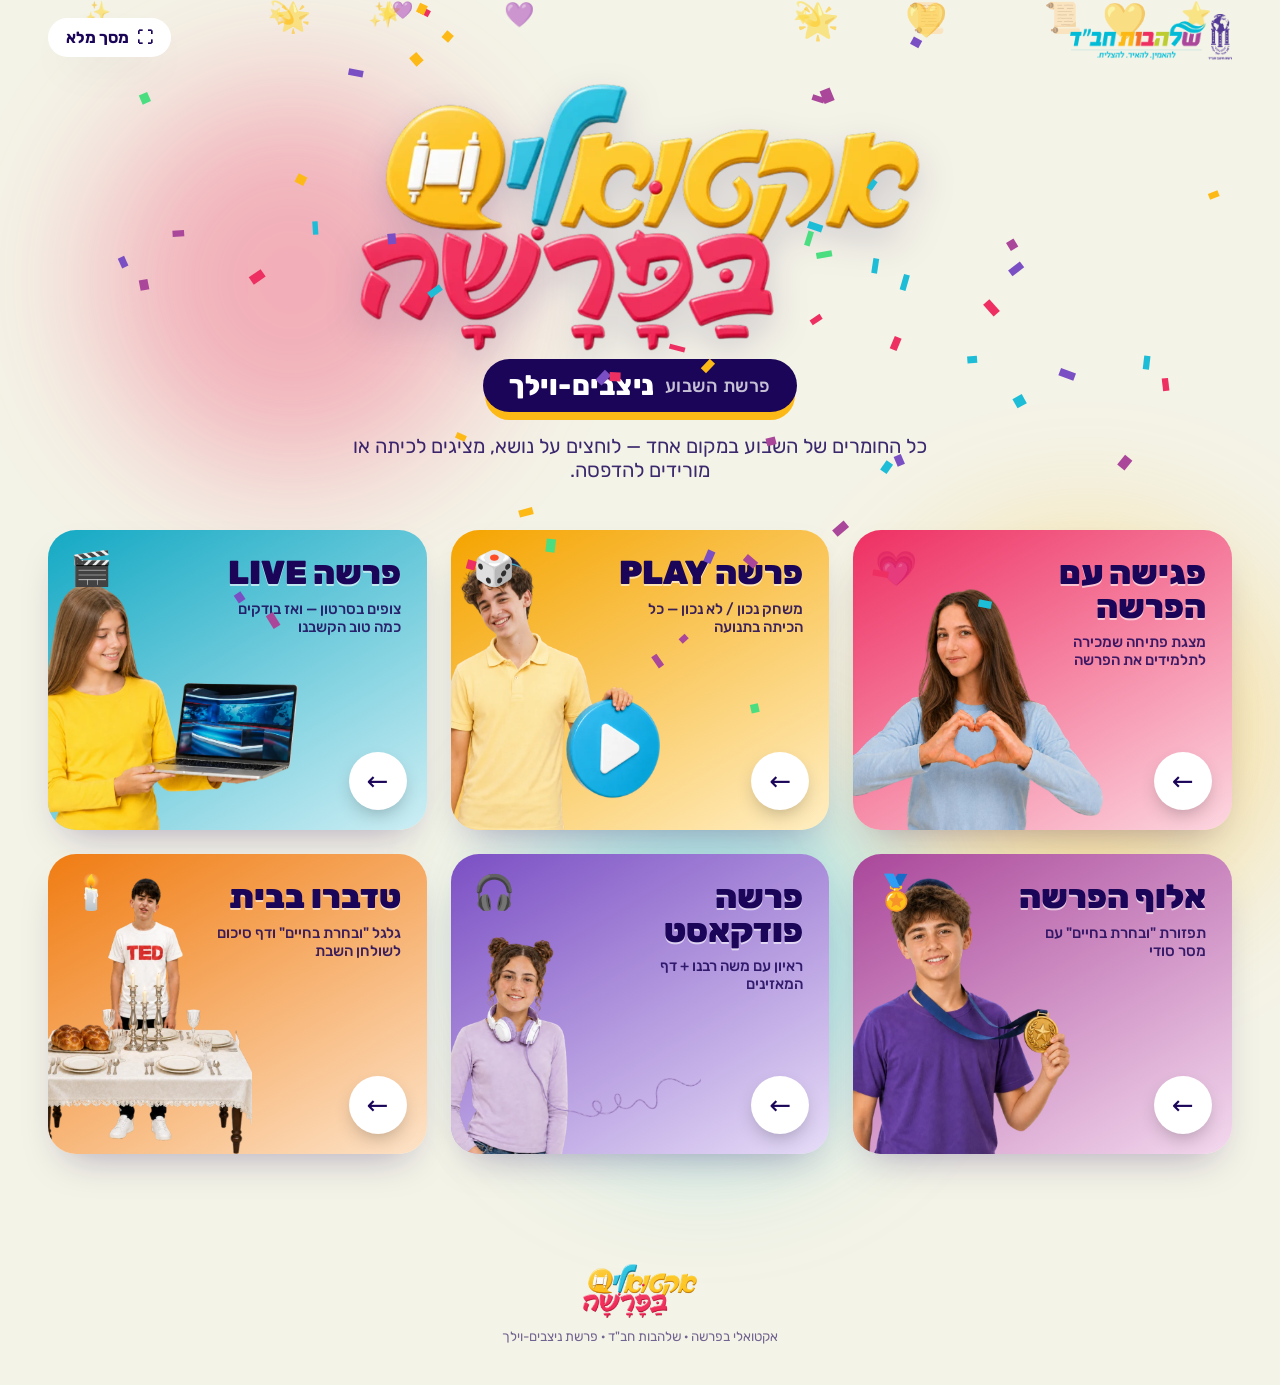
==== index.html @ 3420869c "אתר אקטואלי בפרשה — ניצבים-וילך Co-Authored-By: Claude Opus 5.5 <noreply@anthropic.com>" ====
<!doctype html>
<html lang="he" dir="rtl">
<head>
<meta charset="utf-8">
<meta name="viewport" content="width=device-width, initial-scale=1">
<title>אקטואלי בפרשה</title>
<meta name="description" content="אקטואלי בפרשה — חומרי פרשת השבוע של שלהבות חב&quot;ד: הצגה בכיתה והורדה להדפסה">
<meta property="og:title" content="אקטואלי בפרשה">
<meta property="og:image" content="assets/m/hub.webp">
<link rel="icon" href="assets/img/logo.webp">
<link rel="preconnect" href="https://fonts.googleapis.com">
<link rel="preconnect" href="https://fonts.gstatic.com" crossorigin>
<link href="https://fonts.googleapis.com/css2?family=Rubik:wght@400;500;700;800;900&display=swap" rel="stylesheet">
<link rel="stylesheet" href="assets/style.css">
</head>
<body>
<script src="assets/data.js"></script>
<script src="assets/app.js"></script>
</body>
</html>
---- assets/style.css ----
:root {
  --cream: #f4f3e7;
  --navy: #1b0559;
  --pink: #ee2f62;
  --yellow: #fdb916;
  --cyan: #1dbcd7;
  --purple: #aa479a;
  --white: #fff;
  --c: var(--pink);
  --soft: #fcd7e1;
  --radius: 28px;
  --shadow: 0 18px 40px -18px rgba(27, 5, 89, .35);
  --font: "Rubik", "Varela Round", system-ui, sans-serif;
}

* { box-sizing: border-box; }
html { scroll-behavior: smooth; overflow-x: clip; }
body {
  margin: 0;
  font-family: var(--font);
  color: var(--navy);
  background: var(--cream);
  overflow-x: clip;
  min-height: 100vh;
}
img { max-width: 100%; display: block; }
a { color: inherit; text-decoration: none; }
button { font: inherit; cursor: pointer; }

/* ---------- רקע חי ---------- */
.bg-deco { position: fixed; inset: 0; pointer-events: none; z-index: 0; overflow: hidden; }
.bg-deco span {
  position: absolute; opacity: .55; font-size: 28px;
  animation: drift 18s linear infinite;
}
@keyframes drift {
  0% { transform: translateY(110vh) rotate(0deg); }
  100% { transform: translateY(-20vh) rotate(360deg); }
}
.blob {
  position: fixed; border-radius: 50%; filter: blur(70px); opacity: .35; z-index: 0; pointer-events: none;
  animation: blobMove 16s ease-in-out infinite alternate;
}
@keyframes blobMove { to { transform: translate(60px, -40px) scale(1.15); } }

main, header, footer { position: relative; z-index: 1; }

/* ---------- סרגל עליון ---------- */
.topbar {
  display: flex; align-items: center; justify-content: space-between; gap: 12px;
  padding: 14px clamp(16px, 4vw, 48px);
}
.topbar .brand { height: 46px; width: auto; }
.topbar .actions { display: flex; gap: 10px; align-items: center; }
.pill {
  display: inline-flex; align-items: center; gap: 8px;
  background: var(--white); border: 0; border-radius: 999px; padding: 10px 18px;
  font-weight: 700; color: var(--navy); box-shadow: var(--shadow);
  transition: transform .2s, box-shadow .2s;
}
.pill:hover { transform: translateY(-2px) scale(1.03); }

/* ---------- עמוד הבית ---------- */
.hero {
  text-align: center; padding: 10px 16px 0;
}
.hero .logo {
  width: min(560px, 86vw); margin: 0 auto; cursor: pointer;
  animation: logoIn 1.1s cubic-bezier(.2, 1.6, .4, 1) both, bob 4s ease-in-out 1.2s infinite;
  filter: drop-shadow(0 14px 18px rgba(27, 5, 89, .18));
}
@keyframes logoIn { from { transform: scale(.3) rotate(-12deg); opacity: 0; } }
@keyframes bob { 50% { transform: translateY(-10px) rotate(-1deg); } }

.parasha-chip {
  display: inline-flex; align-items: center; gap: 10px; margin-top: 8px;
  background: var(--navy); color: #fff; border-radius: 999px; padding: 10px 26px;
  font-size: clamp(20px, 3vw, 28px); font-weight: 800; letter-spacing: .5px;
  box-shadow: 0 10px 0 -2px var(--yellow);
  animation: pop .7s .5s cubic-bezier(.2, 1.6, .4, 1) both;
}
.parasha-chip small { font-weight: 500; opacity: .75; font-size: .65em; }
@keyframes pop { from { transform: scale(0); } }
.hero p.lead { font-size: clamp(16px, 2vw, 20px); margin: 22px auto 0; max-width: 620px; opacity: .85; }

.grid {
  display: grid; gap: clamp(14px, 2vw, 24px);
  grid-template-columns: repeat(3, 1fr);
  padding: clamp(24px, 4vw, 48px) clamp(16px, 4vw, 48px) 60px;
  max-width: 1280px; margin: 0 auto;
}
.card {
  --c: var(--pink);
  position: relative; min-height: 300px; border-radius: var(--radius);
  background: linear-gradient(150deg, var(--c), var(--soft));
  box-shadow: var(--shadow); overflow: hidden; isolation: isolate;
  display: flex; flex-direction: column; justify-content: flex-start; padding: 26px 26px 0;
  transform-style: preserve-3d; transition: transform .25s ease, box-shadow .25s;
  opacity: 0; transform: translateY(40px) scale(.96);
}
.card.in { opacity: 1; transform: none; transition: opacity .6s, transform .6s cubic-bezier(.2, 1.4, .4, 1); }
.card:hover { box-shadow: 0 30px 60px -20px rgba(27, 5, 89, .5); }
.card h2 {
  margin: 0; font-size: clamp(26px, 2.6vw, 36px); font-weight: 900; line-height: 1;
  color: var(--navy); text-shadow: 0 2px 0 rgba(255, 255, 255, .6); max-width: 60%;
}
.card .tag { margin-top: 10px; font-size: 15px; max-width: 58%; font-weight: 500; color: var(--navy); opacity: .85; }
.card .char {
  position: absolute; bottom: 0; left: -4%; height: 92%; width: auto; max-width: 70%;
  object-fit: contain; object-position: bottom left;
  transition: transform .45s cubic-bezier(.2, 1.6, .4, 1);
  transform-origin: bottom center; z-index: -1;
}
.card:hover .char { transform: scale(1.08) rotate(-2deg) translateY(-6px); }
.card .go {
  position: absolute; bottom: 20px; right: 20px; width: 58px; height: 58px; border-radius: 50%;
  background: #fff; display: grid; place-items: center; font-size: 26px;
  box-shadow: 0 8px 20px -6px rgba(0, 0, 0, .3);
  transition: transform .3s;
}
.card:hover .go { transform: scale(1.15) rotate(-360deg); transition: transform .7s; }
.card .icon { position: absolute; top: 18px; left: 22px; font-size: 34px; animation: wiggle 3s ease-in-out infinite; }
@keyframes wiggle { 0%, 100% { transform: rotate(-8deg); } 50% { transform: rotate(10deg) scale(1.1); } }
.card .shine {
  position: absolute; inset: 0; z-index: 2; pointer-events: none;
  background: radial-gradient(circle at var(--mx, 50%) var(--my, 50%), rgba(255, 255, 255, .45), transparent 45%);
  opacity: 0; transition: opacity .3s;
}
.card:hover .shine { opacity: 1; }
.card.wide { grid-column: span 2; }

/* ---------- דף נושא ---------- */
.topic-hero {
  position: relative; max-width: 1280px; margin: 0 auto;
  padding: 10px clamp(16px, 4vw, 48px) 0;
  display: grid; grid-template-columns: 1.2fr 1fr; align-items: end; gap: 20px;
}
.topic-hero .panel {
  background: linear-gradient(150deg, var(--c), var(--soft));
  border-radius: 40px; padding: clamp(26px, 4vw, 52px); box-shadow: var(--shadow);
  animation: slideUp .8s cubic-bezier(.2, 1.4, .4, 1) both; align-self: center;
}
@keyframes slideUp { from { transform: translateY(60px); opacity: 0; } }
.topic-hero .eyebrow {
  display: inline-block; background: #fff; border-radius: 999px; padding: 6px 16px; font-weight: 700; font-size: 15px;
}
.topic-hero h1 {
  font-size: clamp(42px, 7vw, 92px); line-height: .95; margin: 16px 0 10px; font-weight: 900;
  text-shadow: 0 4px 0 rgba(255, 255, 255, .55);
}
.topic-hero h1 .letter { display: inline-block; animation: letter .6s cubic-bezier(.2, 1.8, .4, 1) both; }
@keyframes letter { from { transform: translateY(40px) scale(.4); opacity: 0; } }
.topic-hero .sub { font-size: clamp(17px, 2vw, 22px); margin: 0 0 22px; font-weight: 500; }
.topic-hero .char-wrap { position: relative; align-self: end; display: flex; justify-content: center; }
.topic-hero .char-wrap::before {
  content: ""; position: absolute; bottom: 4%; width: 78%; aspect-ratio: 1; border-radius: 50%;
  background: var(--c); opacity: .22; animation: pulse 3s ease-in-out infinite;
}
@keyframes pulse { 50% { transform: scale(1.08); opacity: .3; } }
.topic-hero .char-wrap img {
  position: relative; max-height: 460px; width: auto;
  animation: charIn 1s .2s cubic-bezier(.2, 1.5, .4, 1) both, float 5s ease-in-out 1.2s infinite;
  filter: drop-shadow(0 20px 20px rgba(27, 5, 89, .2));
}
@keyframes charIn { from { transform: translateX(-120px) rotate(-10deg); opacity: 0; } }
@keyframes float { 50% { transform: translateY(-14px); } }

.btns { display: flex; flex-wrap: wrap; gap: 12px; }
.btn {
  display: inline-flex; align-items: center; gap: 10px; border: 0; border-radius: 18px;
  padding: 16px 24px; font-size: 18px; font-weight: 800; color: #fff; background: var(--navy);
  box-shadow: 0 6px 0 rgba(0, 0, 0, .25); transition: transform .15s, box-shadow .15s;
}
.btn:hover { transform: translateY(-3px); box-shadow: 0 9px 0 rgba(0, 0, 0, .25); }
.btn:active { transform: translateY(4px); box-shadow: 0 2px 0 rgba(0, 0, 0, .25); }
.btn.light { background: #fff; color: var(--navy); }
.btn .i { font-size: 22px; }

section.block {
  max-width: 1280px; margin: 40px auto 0; padding: 0 clamp(16px, 4vw, 48px);
}
.block-title { display: flex; align-items: center; gap: 12px; font-size: clamp(24px, 3vw, 34px); font-weight: 900; margin: 0 0 18px; }
.block-title::after { content: ""; flex: 1; height: 6px; border-radius: 6px; background: repeating-linear-gradient(90deg, var(--c) 0 14px, transparent 14px 24px); opacity: .5; }

.pages { display: grid; grid-template-columns: repeat(auto-fill, minmax(260px, 1fr)); gap: 22px; }
.pages.landscape { grid-template-columns: repeat(auto-fill, minmax(380px, 1fr)); }
.page-thumb {
  position: relative; background: #fff; border-radius: 20px; padding: 10px; box-shadow: var(--shadow);
  border: 0; text-align: inherit; transition: transform .3s cubic-bezier(.2, 1.6, .4, 1);
  opacity: 0; transform: translateY(30px);
}
.page-thumb.in { opacity: 1; transform: none; transition: opacity .5s, transform .5s cubic-bezier(.2, 1.4, .4, 1); }
.page-thumb:hover { transform: translateY(-8px) rotate(-1deg) !important; }
.page-thumb img { border-radius: 12px; width: 100%; }
.page-thumb .num {
  position: absolute; top: -12px; right: -12px; width: 44px; height: 44px; border-radius: 50%;
  background: var(--c); color: #fff; font-weight: 900; display: grid; place-items: center; font-size: 20px;
  box-shadow: 0 6px 14px -4px rgba(0, 0, 0, .35);
}
.page-thumb .zoom {
  position: absolute; inset: 10px; border-radius: 12px; display: grid; place-items: center;
  background: rgba(27, 5, 89, .55); color: #fff; font-weight: 800; font-size: 20px; opacity: 0; transition: opacity .25s;
}
.page-thumb:hover .zoom { opacity: 1; }

/* וידאו */
.video-frame {
  position: relative; border-radius: 30px; overflow: hidden; background: #000; box-shadow: var(--shadow);
  border: 8px solid #fff; max-width: 1000px; margin: 0 auto;
}
.video-frame video { width: 100%; display: block; }
.live-dot {
  position: absolute; top: 18px; right: 18px; background: #e11d48; color: #fff; font-weight: 900;
  padding: 6px 14px; border-radius: 999px; display: flex; gap: 8px; align-items: center; z-index: 2;
}
.live-dot::before { content: ""; width: 10px; height: 10px; border-radius: 50%; background: #fff; animation: blink 1s infinite; }
@keyframes blink { 50% { opacity: .2; } }

/* ---------- משחק נכון / לא נכון ---------- */
.game {
  background: #fff; border-radius: 36px; box-shadow: var(--shadow); padding: clamp(18px, 3vw, 36px);
  position: relative; overflow: hidden;
}
.game .intro { font-size: 18px; margin: 0 0 18px; }
.game .progress { display: flex; gap: 6px; margin-bottom: 18px; }
.game .progress i { flex: 1; height: 10px; border-radius: 6px; background: #eee; transition: background .4s; }
.game .progress i.done { background: var(--c); }
.game .progress i.cur { background: var(--navy); }
.game .stage {
  min-height: 220px; display: grid; place-items: center; text-align: center;
  background: var(--cream); border-radius: 26px; padding: 30px; position: relative;
}
.game .qnum { position: absolute; top: 16px; right: 20px; font-weight: 900; color: var(--c); font-size: 20px; }
.game .q { font-size: clamp(26px, 4.2vw, 54px); font-weight: 900; line-height: 1.2; margin: 0; }
.game .q.anim { animation: qIn .55s cubic-bezier(.2, 1.6, .4, 1) both; }
@keyframes qIn { from { transform: scale(.6) rotate(-3deg); opacity: 0; } }
.game .sides { display: grid; grid-template-columns: 1fr 1fr; gap: 16px; margin-top: 18px; }
.side {
  border: 0; border-radius: 24px; padding: 22px; font-size: clamp(22px, 3vw, 34px); font-weight: 900; color: #fff;
  box-shadow: 0 8px 0 rgba(0, 0, 0, .2); transition: transform .2s, filter .2s, opacity .3s;
}
.side.yes { background: linear-gradient(135deg, #16a34a, #4ade80); }
.side.no { background: linear-gradient(135deg, #e11d48, #fb7185); }
.side:hover { transform: translateY(-4px); }
.side.dim { opacity: .3; filter: grayscale(.8); }
.side.win { animation: winPop .6s cubic-bezier(.2, 1.8, .4, 1); }
@keyframes winPop { 40% { transform: scale(1.12) rotate(-2deg); } }
.game .answer {
  margin-top: 16px; min-height: 40px; text-align: center; font-size: 24px; font-weight: 800;
}
.game .answer.show { animation: qIn .5s both; }
.game .nav { display: flex; justify-content: space-between; align-items: center; gap: 10px; margin-top: 14px; flex-wrap: wrap; }

/* ---------- ראיון ---------- */
.interview { display: grid; grid-template-columns: repeat(auto-fill, minmax(300px, 1fr)); gap: 18px; perspective: 1200px; }
.flip { border: 0; background: none; padding: 0; height: 210px; text-align: inherit; }
.flip .inner { position: relative; width: 100%; height: 100%; transition: transform .7s cubic-bezier(.2, 1.4, .4, 1); transform-style: preserve-3d; }
.flip.open .inner { transform: rotateY(180deg); }
.flip .face {
  position: absolute; inset: 0; backface-visibility: hidden; border-radius: 24px; padding: 22px;
  display: flex; flex-direction: column; justify-content: center; box-shadow: var(--shadow);
}
.flip .front { background: linear-gradient(135deg, #b98ee6, #f0e6fb); }
.flip .back { background: linear-gradient(135deg, #1dbcd7, #d0ecf1); transform: rotateY(180deg); }
.flip .who { font-weight: 900; font-size: 16px; display: flex; align-items: center; gap: 8px; margin-bottom: 8px; }
.flip .txt { font-size: 21px; font-weight: 700; line-height: 1.35; }
.flip .hint { position: absolute; bottom: 12px; left: 16px; font-size: 13px; opacity: .7; }

/* ---------- ניווט בין נושאים ---------- */
.topic-nav {
  max-width: 1280px; margin: 60px auto 0; padding: 0 clamp(16px, 4vw, 48px);
  display: flex; gap: 12px; overflow-x: auto; padding-bottom: 10px;
}
.topic-nav a {
  flex: 0 0 auto; display: flex; align-items: center; gap: 10px; background: #fff; border-radius: 999px;
  padding: 8px 18px 8px 8px; font-weight: 700; box-shadow: var(--shadow); transition: transform .2s;
}
.topic-nav a img { width: 44px; height: 44px; object-fit: cover; object-position: top; border-radius: 50%; background: var(--soft); }
.topic-nav a:hover { transform: translateY(-3px); }
.topic-nav a.cur { background: var(--navy); color: #fff; }

footer { text-align: center; padding: 50px 16px 40px; }
footer img { height: 54px; width: auto; margin: 0 auto 8px; }
footer small { opacity: .6; }

/* ---------- מצב הצגה במסך מלא ---------- */
.presenter {
  position: fixed; inset: 0; z-index: 100; background: #120338; display: none;
  align-items: center; justify-content: center; flex-direction: column;
}
.presenter.open { display: flex; animation: fadeIn .3s; }
@keyframes fadeIn { from { opacity: 0; } }
.presenter .slide-img {
  max-width: 96vw; max-height: 86vh; border-radius: 14px; box-shadow: 0 30px 80px rgba(0, 0, 0, .5);
  background: #fff;
}
.presenter .slide-img.anim { animation: slideIn .45s cubic-bezier(.2, 1.3, .4, 1); }
@keyframes slideIn { from { transform: scale(.85); opacity: 0; } }
.presenter .bar {
  position: absolute; bottom: 14px; left: 50%; transform: translateX(-50%);
  display: flex; gap: 10px; align-items: center; background: rgba(255, 255, 255, .12);
  backdrop-filter: blur(8px); padding: 8px; border-radius: 999px; color: #fff;
}
.presenter .bar button {
  width: 50px; height: 50px; border-radius: 50%; border: 0; background: #fff; color: var(--navy); font-size: 22px; font-weight: 900;
}
.presenter .bar .count { min-width: 70px; text-align: center; font-weight: 800; }
.presenter .close {
  position: absolute; top: 16px; left: 16px; width: 52px; height: 52px; border-radius: 50%; border: 0;
  background: #fff; font-size: 26px; font-weight: 900; color: var(--navy);
}
.presenter .p-title { position: absolute; top: 22px; right: 26px; color: #fff; font-weight: 800; font-size: 20px; opacity: .85; }

#confetti { position: fixed; inset: 0; pointer-events: none; z-index: 200; }

/* ---------- רספונסיבי ---------- */
@media (max-width: 980px) {
  .grid { grid-template-columns: repeat(2, 1fr); }
  .card.wide { grid-column: span 2; }
  .topic-hero { grid-template-columns: 1fr; }
  .topic-hero .char-wrap img { max-height: 320px; }
}
@media (max-width: 620px) {
  .grid { grid-template-columns: 1fr; }
  .card.wide { grid-column: auto; }
  .card { min-height: 260px; }
  .pages.landscape { grid-template-columns: 1fr; }
  .topbar .brand { height: 34px; }
  .pill .lbl { display: none; }
  .game .sides { grid-template-columns: 1fr 1fr; }
  .interview { grid-template-columns: 1fr; }
}
@media (prefers-reduced-motion: reduce) {
  *, *::before, *::after { animation: none !important; transition: none !important; }
  .card, .page-thumb { opacity: 1; transform: none; }
}
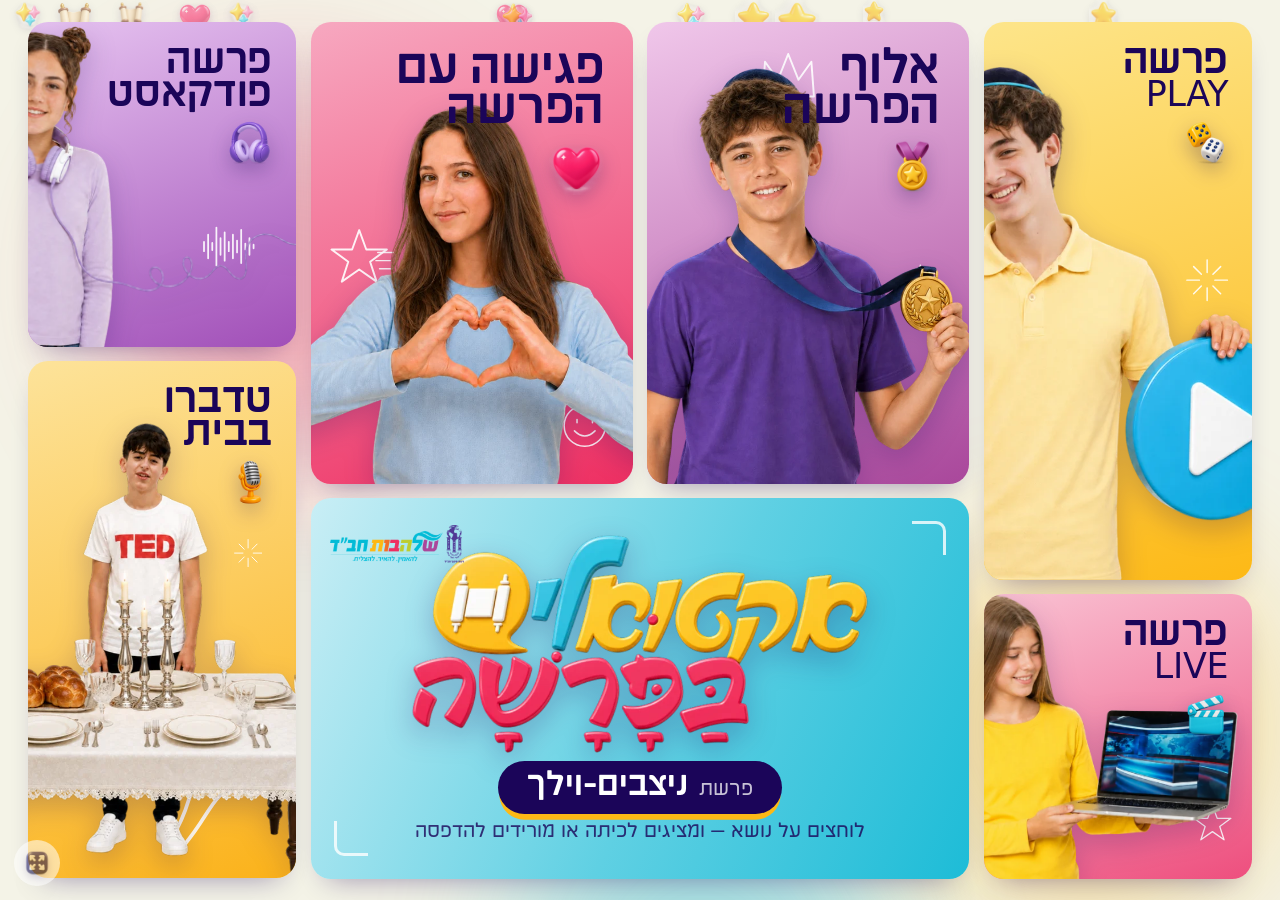
==== commit bbe8e66c: "עמוד בית בסגנון הלוח בקנבה, גופן Fb Matritsa ואייקונים תלת־ממדיים Co-Authored-By: Claude Opus 5.5 <n" ====
--- a/index.html
+++ b/index.html
@@ -8,9 +8,7 @@
 <meta property="og:title" content="אקטואלי בפרשה">
 <meta property="og:image" content="assets/m/hub.webp">
 <link rel="icon" href="assets/img/logo.webp">
-<link rel="preconnect" href="https://fonts.googleapis.com">
-<link rel="preconnect" href="https://fonts.gstatic.com" crossorigin>
-<link href="https://fonts.googleapis.com/css2?family=Rubik:wght@400;500;700;800;900&display=swap" rel="stylesheet">
+<link rel="preload" href="assets/fonts/FbMatritsa-Medium.otf" as="font" type="font/otf" crossorigin>
 <link rel="stylesheet" href="assets/style.css">
 </head>
 <body>
--- a/assets/style.css
+++ b/assets/style.css
@@ -10,8 +10,18 @@
   --soft: #fcd7e1;
   --radius: 28px;
   --shadow: 0 18px 40px -18px rgba(27, 5, 89, .35);
-  --font: "Rubik", "Varela Round", system-ui, sans-serif;
-}
+  --font: "Fb Matritsa", "FbMatritsa", system-ui, sans-serif;
+}
+
+/* הגופן של קנבה — Fb Matritsa (קודם מהמחשב, ואם אין — מהאתר) */
+@font-face { font-family: "Fb Matritsa"; font-weight: 400; font-display: swap; src: local("FbMatritsa-Regular"), local("Fb Matritsa Regular"), url("fonts/FbMatritsa-Regular.otf") format("opentype"); }
+@font-face { font-family: "Fb Matritsa"; font-weight: 500 600; font-display: swap; src: local("FbMatritsa-Medium"), local("Fb Matritsa Medium"), url("fonts/FbMatritsa-Medium.otf") format("opentype"); }
+@font-face { font-family: "Fb Matritsa"; font-weight: 700 800; font-display: swap; src: local("FbMatritsa-Bold"), local("Fb Matritsa Bold"), url("fonts/FbMatritsa-Bold.otf") format("opentype"); }
+@font-face { font-family: "Fb Matritsa"; font-weight: 900; font-display: swap; src: local("FbMatritsa-Black"), local("Fb Matritsa Black"), url("fonts/FbMatritsa-Black.otf") format("opentype"); }
+
+/* אייקונים תלת־ממדיים */
+.ic { width: 1.5em; height: 1.5em; object-fit: contain; display: inline-block; vertical-align: middle; flex: none;
+  filter: drop-shadow(0 3px 4px rgba(27, 5, 89, .25)); }
 
 * { box-sizing: border-box; }
 html { scroll-behavior: smooth; overflow-x: clip; }
@@ -60,74 +70,166 @@
 }
 .pill:hover { transform: translateY(-2px) scale(1.03); }
 
-/* ---------- עמוד הבית ---------- */
-.hero {
-  text-align: center; padding: 10px 16px 0;
-}
-.hero .logo {
-  width: min(560px, 86vw); margin: 0 auto; cursor: pointer;
-  animation: logoIn 1.1s cubic-bezier(.2, 1.6, .4, 1) both, bob 4s ease-in-out 1.2s infinite;
-  filter: drop-shadow(0 14px 18px rgba(27, 5, 89, .18));
-}
-@keyframes logoIn { from { transform: scale(.3) rotate(-12deg); opacity: 0; } }
-@keyframes bob { 50% { transform: translateY(-10px) rotate(-1deg); } }
-
-.parasha-chip {
-  display: inline-flex; align-items: center; gap: 10px; margin-top: 8px;
-  background: var(--navy); color: #fff; border-radius: 999px; padding: 10px 26px;
-  font-size: clamp(20px, 3vw, 28px); font-weight: 800; letter-spacing: .5px;
-  box-shadow: 0 10px 0 -2px var(--yellow);
-  animation: pop .7s .5s cubic-bezier(.2, 1.6, .4, 1) both;
-}
-.parasha-chip small { font-weight: 500; opacity: .75; font-size: .65em; }
-@keyframes pop { from { transform: scale(0); } }
-.hero p.lead { font-size: clamp(16px, 2vw, 20px); margin: 22px auto 0; max-width: 620px; opacity: .85; }
-
-.grid {
-  display: grid; gap: clamp(14px, 2vw, 24px);
-  grid-template-columns: repeat(3, 1fr);
-  padding: clamp(24px, 4vw, 48px) clamp(16px, 4vw, 48px) 60px;
-  max-width: 1280px; margin: 0 auto;
-}
-.card {
-  --c: var(--pink);
-  position: relative; min-height: 300px; border-radius: var(--radius);
-  background: linear-gradient(150deg, var(--c), var(--soft));
-  box-shadow: var(--shadow); overflow: hidden; isolation: isolate;
-  display: flex; flex-direction: column; justify-content: flex-start; padding: 26px 26px 0;
-  transform-style: preserve-3d; transition: transform .25s ease, box-shadow .25s;
-  opacity: 0; transform: translateY(40px) scale(.96);
-}
-.card.in { opacity: 1; transform: none; transition: opacity .6s, transform .6s cubic-bezier(.2, 1.4, .4, 1); }
-.card:hover { box-shadow: 0 30px 60px -20px rgba(27, 5, 89, .5); }
-.card h2 {
-  margin: 0; font-size: clamp(26px, 2.6vw, 36px); font-weight: 900; line-height: 1;
-  color: var(--navy); text-shadow: 0 2px 0 rgba(255, 255, 255, .6); max-width: 60%;
-}
-.card .tag { margin-top: 10px; font-size: 15px; max-width: 58%; font-weight: 500; color: var(--navy); opacity: .85; }
-.card .char {
-  position: absolute; bottom: 0; left: -4%; height: 92%; width: auto; max-width: 70%;
-  object-fit: contain; object-position: bottom left;
-  transition: transform .45s cubic-bezier(.2, 1.6, .4, 1);
-  transform-origin: bottom center; z-index: -1;
-}
-.card:hover .char { transform: scale(1.08) rotate(-2deg) translateY(-6px); }
-.card .go {
-  position: absolute; bottom: 20px; right: 20px; width: 58px; height: 58px; border-radius: 50%;
-  background: #fff; display: grid; place-items: center; font-size: 26px;
-  box-shadow: 0 8px 20px -6px rgba(0, 0, 0, .3);
-  transition: transform .3s;
-}
-.card:hover .go { transform: scale(1.15) rotate(-360deg); transition: transform .7s; }
-.card .icon { position: absolute; top: 18px; left: 22px; font-size: 34px; animation: wiggle 3s ease-in-out infinite; }
-@keyframes wiggle { 0%, 100% { transform: rotate(-8deg); } 50% { transform: rotate(10deg) scale(1.1); } }
-.card .shine {
-  position: absolute; inset: 0; z-index: 2; pointer-events: none;
-  background: radial-gradient(circle at var(--mx, 50%) var(--my, 50%), rgba(255, 255, 255, .45), transparent 45%);
+/* ---------- עמוד הבית: לוח אחד שנכנס במסך, כמו בקנבה ---------- */
+body.home { height: 100vh; height: 100dvh; overflow: hidden; }
+.bento {
+  position: fixed; inset: clamp(10px, 2.4vh, 30px) clamp(10px, 2.2vw, 40px);
+  display: grid; gap: clamp(8px, 1.6vmin, 20px); z-index: 1;
+  grid-template-columns: 1fr 1.2fr 1.2fr 1fr;     /* בעברית העמודה הראשונה היא הימנית */
+  grid-template-rows: 8fr 3fr 2fr 7fr;
+}
+.t-play    { grid-column: 1; grid-row: 1 / 4; }
+.t-live    { grid-column: 1; grid-row: 4 / 5; }
+.t-aluf    { grid-column: 2; grid-row: 1 / 3; }
+.t-pgisha  { grid-column: 3; grid-row: 1 / 3; }
+.t-logo    { grid-column: 2 / 4; grid-row: 3 / 5; }
+.t-podcast { grid-column: 4; grid-row: 1 / 2; }
+.t-ted     { grid-column: 4; grid-row: 2 / 5; }
+
+/* צבעי הכרטיסים לפי הלוח בקנבה */
+.t-pgisha  { --g1: #ee2f62; --g2: #f7a8c0; }
+.t-play    { --g1: #fdb916; --g2: #fde58a; }
+.t-live    { --g1: #ee4f7e; --g2: #f9c2d3; }
+.t-aluf    { --g1: #a9479b; --g2: #f0c7ea; }
+.t-podcast { --g1: #a14fb8; --g2: #e6c3f0; }
+.t-ted     { --g1: #fbb21a; --g2: #fde39a; }
+
+.tile {
+  position: relative; display: block; min-width: 0; min-height: 0; color: var(--navy);
+  animation: tileIn .9s cubic-bezier(.2, 1.5, .4, 1) calc(var(--i, 0) * 110ms) both,
+             idle var(--dur, 7s) ease-in-out calc(1.2s + var(--i, 0) * 450ms) infinite;
+}
+@keyframes tileIn {
+  from { opacity: 0; transform: translate(var(--fx, 0), var(--fy, 60px)) scale(.7) rotate(var(--fr, -4deg)); }
+}
+@keyframes idle {
+  0%, 100% { transform: translateY(0) rotate(0); }
+  30% { transform: translateY(-5px) rotate(var(--wob, .5deg)); }
+  65% { transform: translateY(3px) rotate(calc(var(--wob, .5deg) * -1)); }
+}
+.t-play    { --fx: 80px;  --fy: -40px; --fr: 6deg;  --dur: 6.2s; }
+.t-live    { --fx: 80px;  --fy: 60px;  --fr: -5deg; --dur: 7.4s; --wob: -.6deg; }
+.t-aluf    { --fx: 0;     --fy: -80px; --fr: 4deg;  --dur: 6.8s; }
+.t-pgisha  { --fx: 0;     --fy: -80px; --fr: -4deg; --dur: 7.1s; --wob: -.5deg; }
+.t-podcast { --fx: -80px; --fy: -40px; --fr: -6deg; --dur: 6.5s; }
+.t-ted     { --fx: -80px; --fy: 60px;  --fr: 5deg;  --dur: 7.8s; --wob: -.4deg; }
+.t-logo    { --fx: 0;     --fy: 90px;  --fr: 0deg;  --dur: 9s;   --wob: .2deg; }
+
+.tile-in {
+  position: absolute; inset: 0; border-radius: clamp(14px, 2.2vmin, 26px); overflow: hidden; isolation: isolate;
+  background: linear-gradient(160deg, var(--g2) 0%, var(--g1) 100%);
+  box-shadow: 0 14px 30px -16px rgba(27, 5, 89, .45);
+  transition: transform .35s cubic-bezier(.2, 1.4, .4, 1), box-shadow .35s;
+  container-type: size;
+}
+a.tile:hover .tile-in, a.tile:focus-visible .tile-in { box-shadow: 0 26px 50px -18px rgba(27, 5, 89, .6); }
+a.tile:focus-visible { outline: none; }
+a.tile:focus-visible .tile-in { outline: 4px solid var(--navy); outline-offset: 3px; }
+
+.tile .char {
+  position: absolute; bottom: 0; left: var(--cx, 50%); height: var(--ch, 90%); width: auto; max-width: none;
+  transform: translateX(-50%); transform-origin: bottom center; z-index: 1;
+  filter: drop-shadow(0 10px 14px rgba(27, 5, 89, .22));
+  animation: charUp .9s cubic-bezier(.2, 1.4, .4, 1) calc(250ms + var(--i, 0) * 110ms) both;
+  transition: transform .5s cubic-bezier(.2, 1.7, .4, 1);
+}
+@keyframes charUp { from { transform: translate(-50%, 40%); opacity: 0; } }
+a.tile:hover .char { transform: translateX(-50%) translateY(-3%) scale(1.07) rotate(-1.5deg); }
+.t-play    { --cx: 40%; --ch: 92%; }
+.t-live    { --cx: 38%; --ch: 100%; }
+.t-aluf    { --cx: 46%; --ch: 90%; }
+.t-pgisha  { --cx: 50%; --ch: 82%; }
+.t-podcast { --cx: 32%; --ch: 100%; }
+.t-ted     { --cx: 42%; --ch: 88%; }
+
+.tile-txt { position: absolute; top: 9cqmin; right: 9cqmin; z-index: 3; max-width: 62%; text-align: right; }
+.tile-txt h2 {
+  margin: 0; font-weight: 500; line-height: .95; font-size: clamp(16px, 13cqmin, 52px); letter-spacing: -.3px;
+}
+.tile-txt h2 span { display: block; white-space: nowrap; }
+.tile-txt h2 .en { font-weight: 400; }
+.tile-txt p {
+  margin: .5em 0 0; font-size: clamp(12px, 5.2cqmin, 18px); line-height: 1.25; font-weight: 400; opacity: 0;
+  background: rgba(255, 255, 255, .9); border-radius: 12px; padding: .35em .6em; box-shadow: 0 6px 14px -8px rgba(27, 5, 89, .4);
+  transform: translateY(6px); transition: opacity .3s, transform .3s;
+}
+a.tile:hover .tile-txt p, a.tile:focus-visible .tile-txt p { opacity: .9; transform: none; }
+@container (max-height: 170px) { .tile-txt p { display: none; } }
+
+.tile .t-icon {
+  display: block; margin: 3cqmin 0 0 auto; width: clamp(30px, 17cqmin, 84px); height: auto;
+  filter: drop-shadow(0 8px 10px rgba(27, 5, 89, .3));
+  animation: iconFloat 4s ease-in-out calc(var(--i, 0) * -.7s) infinite;
+  transition: transform .5s cubic-bezier(.2, 1.8, .4, 1);
+}
+@keyframes iconFloat { 50% { transform: translateY(-8%) rotate(8deg); } }
+a.tile:hover .t-icon { transform: scale(1.25) rotate(-12deg); animation-play-state: paused; }
+
+.tile .go {
+  position: absolute; z-index: 4; bottom: 6cqmin; right: 6cqmin; width: clamp(36px, 16cqmin, 58px); aspect-ratio: 1; border-radius: 50%;
+  background: #fff; color: var(--navy); display: grid; place-items: center; font-size: clamp(18px, 7cqmin, 28px); font-weight: 700;
+  box-shadow: 0 8px 18px -6px rgba(27, 5, 89, .4);
+  transform: scale(0) rotate(90deg); transition: transform .45s cubic-bezier(.2, 1.8, .4, 1);
+}
+a.tile:hover .go, a.tile:focus-visible .go { transform: scale(1) rotate(0); }
+
+.tile .shine {
+  position: absolute; inset: 0; z-index: 5; pointer-events: none;
+  background: radial-gradient(circle at var(--mx, 50%) var(--my, 50%), rgba(255, 255, 255, .4), transparent 45%);
   opacity: 0; transition: opacity .3s;
 }
-.card:hover .shine { opacity: 1; }
-.card.wide { grid-column: span 2; }
+a.tile:hover .shine { opacity: 1; }
+/* הבזק אור שעובר על הכרטיסים מדי פעם */
+.tile-in::after {
+  content: ""; position: absolute; inset: -20%; z-index: 4; pointer-events: none;
+  background: linear-gradient(115deg, transparent 40%, rgba(255, 255, 255, .45) 50%, transparent 60%);
+  transform: translateX(120%); animation: sweep 9s ease-in-out calc(2s + var(--i, 0) * 1.3s) infinite;
+}
+@keyframes sweep { 0%, 82% { transform: translateX(120%); } 100% { transform: translateX(-120%); } }
+
+/* קשקושי גיר לבנים, כמו בקנבה — נמתחים כשהדף נטען */
+.doodle { position: absolute; z-index: 0; fill: none; stroke: #fff; stroke-width: 3; stroke-linecap: round; stroke-linejoin: round; opacity: .9; overflow: visible; }
+.doodle path, .doodle circle, .doodle polyline {
+  stroke-dasharray: 400; stroke-dashoffset: 400;
+  animation: draw 1.6s ease-out calc(700ms + var(--i, 0) * 150ms) forwards;
+}
+@keyframes draw { to { stroke-dashoffset: 0; } }
+.doodle.wig { animation: wig 5s ease-in-out infinite; }
+@keyframes wig { 50% { transform: rotate(7deg) scale(1.06); } }
+
+/* כרטיס הלוגו */
+.t-logo { cursor: pointer; }
+.t-logo .tile-in {
+  background: linear-gradient(115deg, #c9eef5 0%, #5fd0e3 55%, #1dbcd7 100%);
+  display: grid; place-items: center; text-align: center;
+}
+.t-logo .brand-sm { position: absolute; top: 7cqmin; left: 5cqmin; height: clamp(22px, 10cqmin, 52px); width: auto; z-index: 3; }
+.t-logo .logo-wrap { position: relative; z-index: 2; display: flex; flex-direction: column; align-items: center; gap: 2cqmin; }
+.t-logo .logo {
+  width: min(78cqw, 120cqh); height: auto; cursor: pointer;
+  filter: drop-shadow(0 10px 14px rgba(27, 5, 89, .25));
+  animation: logoIn 1.1s cubic-bezier(.2, 1.6, .4, 1) .5s both, bob 4s ease-in-out 1.8s infinite;
+}
+@keyframes logoIn { from { transform: scale(.2) rotate(-14deg); opacity: 0; } }
+@keyframes bob { 50% { transform: translateY(-4%) rotate(-1.2deg) scale(1.02); } }
+.t-logo .chip {
+  display: inline-flex; align-items: baseline; gap: .4em; background: var(--navy); color: #fff; border-radius: 999px;
+  padding: .3em 1em .35em; font-size: clamp(16px, 7.5cqmin, 34px); font-weight: 500;
+  box-shadow: 0 .25em 0 -.05em var(--yellow); animation: pop .7s 1.1s cubic-bezier(.2, 1.8, .4, 1) both;
+}
+.t-logo .chip small { font-size: .6em; opacity: .75; font-weight: 400; }
+.t-logo .hint { font-size: clamp(12px, 4.4cqmin, 19px); color: var(--navy); opacity: .8; animation: pop .6s 1.5s both; }
+@keyframes pop { from { transform: scale(0); opacity: 0; } }
+.t-logo .corner { position: absolute; width: 9cqmin; height: 9cqmin; border: 3px solid #fff; opacity: .8; z-index: 1; }
+.t-logo .corner.a { top: 6cqmin; right: 6cqmin; border-width: 3px 3px 0 0; border-radius: 0 10px 0 0; }
+.t-logo .corner.b { bottom: 6cqmin; left: 6cqmin; border-width: 0 0 3px 3px; border-radius: 0 0 0 10px; }
+
+.fs-float {
+  position: fixed; z-index: 10; bottom: 14px; left: 14px; width: 46px; height: 46px; border-radius: 50%; border: 0;
+  background: #fff; box-shadow: var(--shadow); display: grid; place-items: center; opacity: .55; transition: opacity .2s, transform .2s;
+}
+.fs-float:hover { opacity: 1; transform: scale(1.1); }
+.fs-float .ic { width: 28px; height: 28px; }
 
 /* ---------- דף נושא ---------- */
 .topic-hero {
@@ -311,19 +413,34 @@
 }
 .presenter .p-title { position: absolute; top: 22px; right: 26px; color: #fff; font-weight: 800; font-size: 20px; opacity: .85; }
 
+/* ---------- אייקונים וכותרות בגופן של קנבה ---------- */
+.topic-hero h1, .block-title, .game .q { font-weight: 500; }
+.btn .ic { width: 32px; height: 32px; margin: -6px 0; }
+.pill .ic { width: 26px; height: 26px; margin: -4px 0; }
+.block-title .ic { width: 1.6em; height: 1.6em; animation: iconFloat 4s ease-in-out infinite; }
+.topic-hero .eyebrow { display: inline-flex; align-items: center; gap: 6px; }
+.side { display: inline-flex; align-items: center; justify-content: center; gap: 10px; }
+.side .ic { width: 1.4em; height: 1.4em; }
+.flip .who .ic { width: 28px; height: 28px; }
+.page-thumb .zoom { display: flex; gap: 8px; align-items: center; justify-content: center; }
+.page-thumb .zoom .ic { width: 40px; height: 40px; }
+.game .answer .ic, #gNext .ic { width: 1.3em; height: 1.3em; }
+.bg-deco span { line-height: 0; }
+
 #confetti { position: fixed; inset: 0; pointer-events: none; z-index: 200; }
 
 /* ---------- רספונסיבי ---------- */
 @media (max-width: 980px) {
-  .grid { grid-template-columns: repeat(2, 1fr); }
-  .card.wide { grid-column: span 2; }
   .topic-hero { grid-template-columns: 1fr; }
   .topic-hero .char-wrap img { max-height: 320px; }
 }
+@media (max-width: 760px), (max-height: 420px) {
+  body.home { height: auto; overflow: auto; }
+  .bento { position: relative; inset: auto; padding: 14px; grid-template-columns: 1fr 1fr; grid-template-rows: none; grid-auto-rows: 210px; }
+  .bento .tile { grid-column: auto; grid-row: auto; }
+  .bento .t-logo { grid-column: 1 / -1; order: -1; height: 200px; }
+}
 @media (max-width: 620px) {
-  .grid { grid-template-columns: 1fr; }
-  .card.wide { grid-column: auto; }
-  .card { min-height: 260px; }
   .pages.landscape { grid-template-columns: 1fr; }
   .topbar .brand { height: 34px; }
   .pill .lbl { display: none; }
@@ -332,5 +449,6 @@
 }
 @media (prefers-reduced-motion: reduce) {
   *, *::before, *::after { animation: none !important; transition: none !important; }
-  .card, .page-thumb { opacity: 1; transform: none; }
-}
+  .page-thumb { opacity: 1; transform: none; }
+  .doodle path, .doodle circle, .doodle polyline { stroke-dashoffset: 0; }
+}
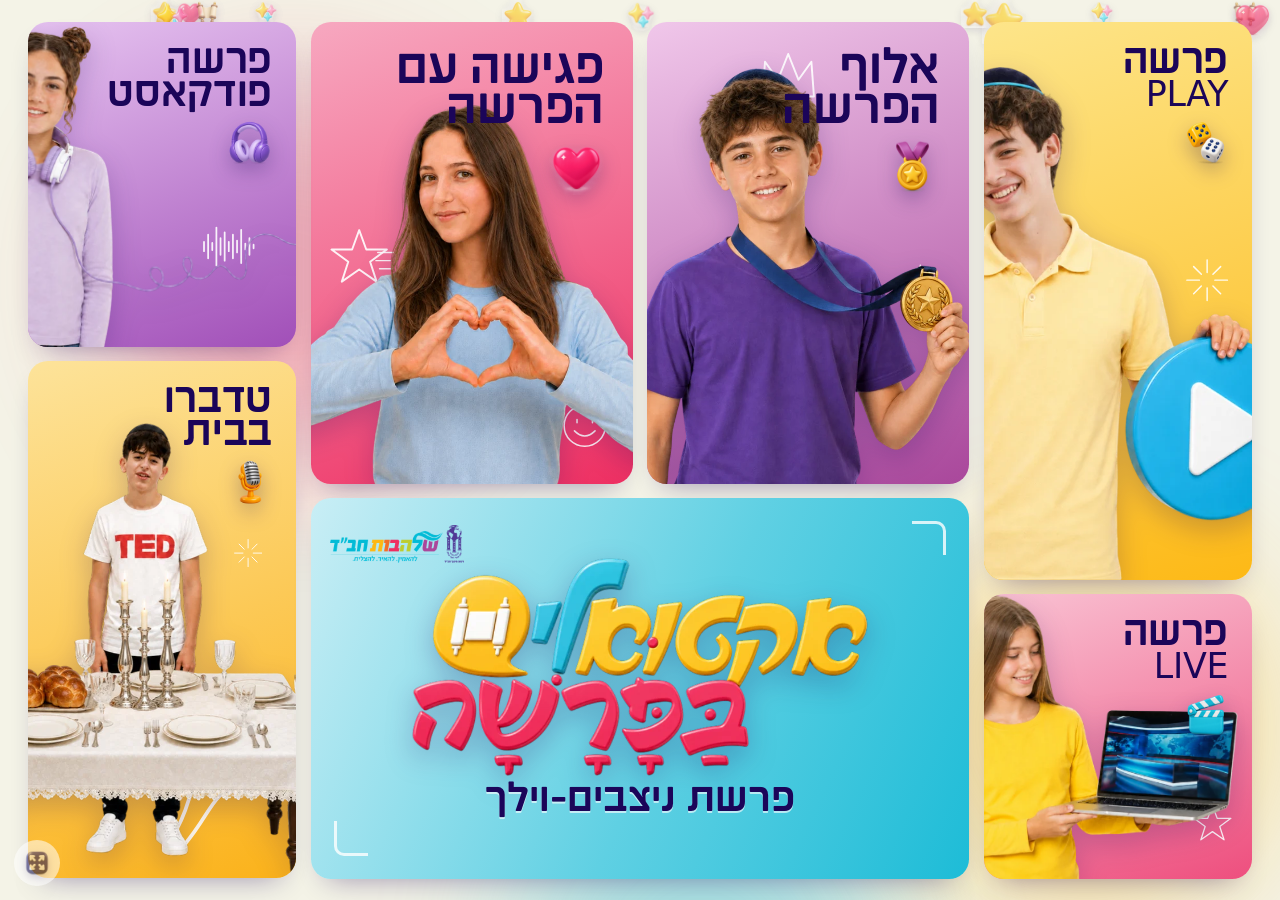
==== commit e7c21980: "מספר גרסה בקישורים לקבצים כדי שהדפדפן יטען מיד את העדכון Co-Authored-By: Claude Opus 5.5 <noreply@an" ====
--- a/index.html
+++ b/index.html
@@ -9,10 +9,10 @@
 <meta property="og:image" content="assets/m/hub.webp">
 <link rel="icon" href="assets/img/logo.webp">
 <link rel="preload" href="assets/fonts/FbMatritsa-Medium.otf" as="font" type="font/otf" crossorigin>
-<link rel="stylesheet" href="assets/style.css">
+<link rel="stylesheet" href="assets/style.css?v=202610211308">
 </head>
 <body>
-<script src="assets/data.js"></script>
-<script src="assets/app.js"></script>
+<script src="assets/data.js?v=202610211308"></script>
+<script src="assets/app.js?v=202610211308"></script>
 </body>
 </html>
--- a/assets/style.css
+++ b/assets/style.css
@@ -55,21 +55,6 @@
 
 main, header, footer { position: relative; z-index: 1; }
 
-/* ---------- סרגל עליון ---------- */
-.topbar {
-  display: flex; align-items: center; justify-content: space-between; gap: 12px;
-  padding: 14px clamp(16px, 4vw, 48px);
-}
-.topbar .brand { height: 46px; width: auto; }
-.topbar .actions { display: flex; gap: 10px; align-items: center; }
-.pill {
-  display: inline-flex; align-items: center; gap: 8px;
-  background: var(--white); border: 0; border-radius: 999px; padding: 10px 18px;
-  font-weight: 700; color: var(--navy); box-shadow: var(--shadow);
-  transition: transform .2s, box-shadow .2s;
-}
-.pill:hover { transform: translateY(-2px) scale(1.03); }
-
 /* ---------- עמוד הבית: לוח אחד שנכנס במסך, כמו בקנבה ---------- */
 body.home { height: 100vh; height: 100dvh; overflow: hidden; }
 .bento {
@@ -212,13 +197,10 @@
 }
 @keyframes logoIn { from { transform: scale(.2) rotate(-14deg); opacity: 0; } }
 @keyframes bob { 50% { transform: translateY(-4%) rotate(-1.2deg) scale(1.02); } }
-.t-logo .chip {
-  display: inline-flex; align-items: baseline; gap: .4em; background: var(--navy); color: #fff; border-radius: 999px;
-  padding: .3em 1em .35em; font-size: clamp(16px, 7.5cqmin, 34px); font-weight: 500;
-  box-shadow: 0 .25em 0 -.05em var(--yellow); animation: pop .7s 1.1s cubic-bezier(.2, 1.8, .4, 1) both;
-}
-.t-logo .chip small { font-size: .6em; opacity: .75; font-weight: 400; }
-.t-logo .hint { font-size: clamp(12px, 4.4cqmin, 19px); color: var(--navy); opacity: .8; animation: pop .6s 1.5s both; }
+.t-logo .parasha {
+  font-size: clamp(18px, 9cqmin, 44px); font-weight: 500; color: var(--navy); line-height: 1;
+  text-shadow: 0 2px 0 rgba(255, 255, 255, .6); animation: pop .7s 1.1s cubic-bezier(.2, 1.8, .4, 1) both;
+}
 @keyframes pop { from { transform: scale(0); opacity: 0; } }
 .t-logo .corner { position: absolute; width: 9cqmin; height: 9cqmin; border: 3px solid #fff; opacity: .8; z-index: 1; }
 .t-logo .corner.a { top: 6cqmin; right: 6cqmin; border-width: 3px 3px 0 0; border-radius: 0 10px 0 0; }
@@ -231,159 +213,248 @@
 .fs-float:hover { opacity: 1; transform: scale(1.1); }
 .fs-float .ic { width: 28px; height: 28px; }
 
-/* ---------- דף נושא ---------- */
-.topic-hero {
-  position: relative; max-width: 1280px; margin: 0 auto;
-  padding: 10px clamp(16px, 4vw, 48px) 0;
-  display: grid; grid-template-columns: 1.2fr 1fr; align-items: end; gap: 20px;
-}
-.topic-hero .panel {
-  background: linear-gradient(150deg, var(--c), var(--soft));
-  border-radius: 40px; padding: clamp(26px, 4vw, 52px); box-shadow: var(--shadow);
-  animation: slideUp .8s cubic-bezier(.2, 1.4, .4, 1) both; align-self: center;
-}
-@keyframes slideUp { from { transform: translateY(60px); opacity: 0; } }
-.topic-hero .eyebrow {
-  display: inline-block; background: #fff; border-radius: 999px; padding: 6px 16px; font-weight: 700; font-size: 15px;
-}
-.topic-hero h1 {
-  font-size: clamp(42px, 7vw, 92px); line-height: .95; margin: 16px 0 10px; font-weight: 900;
-  text-shadow: 0 4px 0 rgba(255, 255, 255, .55);
-}
-.topic-hero h1 .letter { display: inline-block; animation: letter .6s cubic-bezier(.2, 1.8, .4, 1) both; }
+/* ---------- דף נושא: הכל במסך אחד, סרגל נושאים מאונך בצד ---------- */
+body.topic { height: 100vh; height: 100dvh; overflow: hidden; }
+.tp {
+  position: fixed; inset: clamp(10px, 2.4vh, 30px) clamp(10px, 2.2vw, 40px); z-index: 1;
+  display: grid; grid-template-columns: clamp(150px, 14vw, 220px) minmax(0, 1fr); gap: clamp(10px, 1.6vmin, 20px);
+}
+
+/* סרגל הנושאים */
+.side-nav { display: flex; flex-direction: column; gap: clamp(6px, 1.1vh, 12px); min-height: 0; }
+.sn-btn {
+  flex: none; display: flex; align-items: center; justify-content: center; gap: 8px; border: 0; border-radius: 999px;
+  height: clamp(36px, 5.6vh, 52px); background: #fff; color: var(--navy); font: inherit; font-size: clamp(14px, 1.9vh, 18px); font-weight: 500;
+  box-shadow: 0 8px 18px -10px rgba(27, 5, 89, .45); cursor: pointer;
+  animation: snIn .6s cubic-bezier(.2, 1.4, .4, 1) backwards; transition: transform .2s;
+}
+.sn-btn:hover { transform: scale(1.05); }
+.sn-btn .ic { width: 1.7em; height: 1.7em; }
+.sn-item {
+  position: relative; flex: 1 1 0; min-height: 0; display: flex; align-items: center; padding: 0 12px;
+  border-radius: clamp(12px, 1.8vmin, 20px); overflow: hidden; color: var(--navy);
+  background: linear-gradient(160deg, var(--g2), var(--g1)); box-shadow: 0 8px 18px -10px rgba(27, 5, 89, .45);
+  animation: snIn .6s cubic-bezier(.2, 1.4, .4, 1) calc(120ms + var(--i) * 70ms) backwards;
+  transition: transform .3s cubic-bezier(.2, 1.6, .4, 1), box-shadow .3s; container-type: size;
+}
+@keyframes snIn { from { transform: translateX(80px); opacity: 0; } }
+.sn-t { position: relative; z-index: 2; max-width: 56%; font-size: clamp(13px, min(24cqh, 12.5cqw), 22px); font-weight: 500; line-height: 1; }
+.sn-char {
+  position: absolute; bottom: 0; left: 2%; height: 108%; width: auto; max-width: 46%; object-fit: contain; object-position: bottom; z-index: 1;
+  transform-origin: bottom center; transition: transform .45s cubic-bezier(.2, 1.7, .4, 1);
+}
+.sn-item:hover { transform: translateX(-6px); box-shadow: 0 14px 24px -12px rgba(27, 5, 89, .6); }
+.sn-item:hover .sn-char { transform: scale(1.12) rotate(-3deg); }
+.sn-item.cur { box-shadow: 0 0 0 4px var(--navy), 0 14px 24px -12px rgba(27, 5, 89, .6); }
+.sn-item.cur .sn-char { animation: float 2.6s ease-in-out infinite; }
+.sn-item.cur::after {
+  content: ""; position: absolute; left: 6px; top: 50%; width: 10px; height: 10px; border-radius: 50%; background: var(--navy);
+  transform: translateY(-50%); animation: blink 1.4s infinite; z-index: 3;
+}
+@keyframes float { 50% { transform: translateY(-6%); } }
+
+/* החלק הראשי */
+.tp-main { display: grid; grid-template-rows: auto minmax(0, 1fr); gap: clamp(10px, 1.6vmin, 20px); min-width: 0; min-height: 0; }
+.tp-head {
+  position: relative; display: grid; grid-template-columns: minmax(0, 1fr) auto clamp(90px, 13vw, 210px); align-items: center; gap: 0 clamp(12px, 2vw, 28px);
+  padding: clamp(12px, 2.2vh, 26px) clamp(16px, 2.4vw, 34px);
+  background: linear-gradient(150deg, var(--soft), var(--c)); border-radius: clamp(16px, 2.4vmin, 30px); box-shadow: var(--shadow);
+  animation: slideDown .8s cubic-bezier(.2, 1.4, .4, 1) backwards;
+}
+@keyframes slideDown { from { transform: translateY(-50px); opacity: 0; } }
+.tp-head .doodle { z-index: 0; }
+.tp-info { position: relative; z-index: 1; min-width: 0; }
+.tp-head .eyebrow {
+  display: inline-flex; align-items: center; gap: 6px; background: #fff; border-radius: 999px; padding: 3px 14px 3px 8px; white-space: nowrap;
+  font-size: clamp(13px, 1.8vh, 16px); font-weight: 500;
+}
+.tp-head h1 {
+  font-size: clamp(28px, 6.4vh, 72px); line-height: .95; margin: .18em 0 .1em; font-weight: 500;
+  text-shadow: 0 3px 0 rgba(255, 255, 255, .55);
+}
+.tp-head h1 .letter { display: inline-block; animation: letter .6s cubic-bezier(.2, 1.8, .4, 1) backwards; }
 @keyframes letter { from { transform: translateY(40px) scale(.4); opacity: 0; } }
-.topic-hero .sub { font-size: clamp(17px, 2vw, 22px); margin: 0 0 22px; font-weight: 500; }
-.topic-hero .char-wrap { position: relative; align-self: end; display: flex; justify-content: center; }
-.topic-hero .char-wrap::before {
-  content: ""; position: absolute; bottom: 4%; width: 78%; aspect-ratio: 1; border-radius: 50%;
-  background: var(--c); opacity: .22; animation: pulse 3s ease-in-out infinite;
-}
-@keyframes pulse { 50% { transform: scale(1.08); opacity: .3; } }
-.topic-hero .char-wrap img {
-  position: relative; max-height: 460px; width: auto;
-  animation: charIn 1s .2s cubic-bezier(.2, 1.5, .4, 1) both, float 5s ease-in-out 1.2s infinite;
-  filter: drop-shadow(0 20px 20px rgba(27, 5, 89, .2));
-}
-@keyframes charIn { from { transform: translateX(-120px) rotate(-10deg); opacity: 0; } }
-@keyframes float { 50% { transform: translateY(-14px); } }
-
-.btns { display: flex; flex-wrap: wrap; gap: 12px; }
+.tp-head .sub { font-size: clamp(14px, 2.1vh, 21px); margin: 0; }
+.tp-actions { position: relative; z-index: 1; display: flex; flex-direction: column; align-items: flex-end; gap: clamp(8px, 1.4vh, 14px); }
+.tp-char {
+  position: absolute; left: clamp(10px, 1.6vw, 26px); bottom: 0; height: 112%; width: auto; max-width: clamp(110px, 15vw, 240px); object-fit: contain; object-position: bottom;
+  filter: drop-shadow(0 12px 14px rgba(27, 5, 89, .25)); z-index: 2; pointer-events: none;
+  animation: charIn 1s .2s cubic-bezier(.2, 1.5, .4, 1) backwards, bob 5s ease-in-out 1.2s infinite;
+}
+@keyframes charIn { from { transform: translateY(40%) rotate(-8deg); opacity: 0; } }
+
+.btns { display: flex; flex-wrap: nowrap; justify-content: flex-end; gap: clamp(8px, 1vw, 12px); }
 .btn {
-  display: inline-flex; align-items: center; gap: 10px; border: 0; border-radius: 18px;
-  padding: 16px 24px; font-size: 18px; font-weight: 800; color: #fff; background: var(--navy);
-  box-shadow: 0 6px 0 rgba(0, 0, 0, .25); transition: transform .15s, box-shadow .15s;
-}
-.btn:hover { transform: translateY(-3px); box-shadow: 0 9px 0 rgba(0, 0, 0, .25); }
-.btn:active { transform: translateY(4px); box-shadow: 0 2px 0 rgba(0, 0, 0, .25); }
+  display: inline-flex; align-items: center; gap: 8px; border: 0; border-radius: 16px;
+  padding: clamp(8px, 1.3vh, 14px) clamp(12px, 1.4vw, 22px); font: inherit; font-size: clamp(14px, 2vh, 19px); font-weight: 500;
+  color: #fff; background: var(--navy); box-shadow: 0 5px 0 rgba(0, 0, 0, .25); transition: transform .15s, box-shadow .15s; cursor: pointer;
+}
+.btn:hover { transform: translateY(-3px); box-shadow: 0 8px 0 rgba(0, 0, 0, .25); }
+.btn:active { transform: translateY(4px); box-shadow: 0 1px 0 rgba(0, 0, 0, .25); }
 .btn.light { background: #fff; color: var(--navy); }
-.btn .i { font-size: 22px; }
-
-section.block {
-  max-width: 1280px; margin: 40px auto 0; padding: 0 clamp(16px, 4vw, 48px);
-}
-.block-title { display: flex; align-items: center; gap: 12px; font-size: clamp(24px, 3vw, 34px); font-weight: 900; margin: 0 0 18px; }
-.block-title::after { content: ""; flex: 1; height: 6px; border-radius: 6px; background: repeating-linear-gradient(90deg, var(--c) 0 14px, transparent 14px 24px); opacity: .5; }
-
-.pages { display: grid; grid-template-columns: repeat(auto-fill, minmax(260px, 1fr)); gap: 22px; }
-.pages.landscape { grid-template-columns: repeat(auto-fill, minmax(380px, 1fr)); }
+
+.tabs { display: flex; gap: 6px; background: rgba(255, 255, 255, .55); padding: 5px; border-radius: 999px; }
+.tab {
+  display: inline-flex; align-items: center; gap: 6px; border: 0; border-radius: 999px; background: none; color: var(--navy);
+  padding: 5px 14px 5px 10px; font: inherit; font-size: clamp(13px, 1.9vh, 17px); font-weight: 500; cursor: pointer; transition: background .2s, transform .2s;
+}
+.tab .ic { width: 1.6em; height: 1.6em; }
+.tab:hover { transform: translateY(-2px); }
+.tab.on { background: var(--navy); color: #fff; }
+
+.tp-body { position: relative; min-height: 0; }
+.view { height: 100%; animation: viewIn .45s cubic-bezier(.2, 1.4, .4, 1); }
+.view[hidden] { display: none; }
+@keyframes viewIn { from { transform: translateY(20px) scale(.98); opacity: 0; } }
+
+/* עמודים / שקופיות — נכנסים בגובה שנשאר */
+.pages { height: 100%; display: grid; grid-auto-flow: column; grid-auto-columns: minmax(0, 1fr); gap: clamp(10px, 1.6vw, 24px); }
 .page-thumb {
-  position: relative; background: #fff; border-radius: 20px; padding: 10px; box-shadow: var(--shadow);
-  border: 0; text-align: inherit; transition: transform .3s cubic-bezier(.2, 1.6, .4, 1);
+  position: relative; height: 100%; min-width: 0; padding: 0; border: 0; background: none; display: grid; place-items: center; cursor: pointer;
   opacity: 0; transform: translateY(30px);
 }
 .page-thumb.in { opacity: 1; transform: none; transition: opacity .5s, transform .5s cubic-bezier(.2, 1.4, .4, 1); }
-.page-thumb:hover { transform: translateY(-8px) rotate(-1deg) !important; }
-.page-thumb img { border-radius: 12px; width: 100%; }
+.pt-in { position: relative; display: block; max-width: 100%; max-height: 100%; transition: transform .35s cubic-bezier(.2, 1.6, .4, 1); }
+.page-thumb img {
+  display: block; max-width: 100%; max-height: calc(var(--bodyH, 60vh) - 12px); width: auto; height: auto;
+  border-radius: 14px; border: 6px solid #fff; background: #fff; box-shadow: var(--shadow);
+}
+.page-thumb:hover .pt-in { transform: translateY(-6px) rotate(-1deg); }
 .page-thumb .num {
-  position: absolute; top: -12px; right: -12px; width: 44px; height: 44px; border-radius: 50%;
-  background: var(--c); color: #fff; font-weight: 900; display: grid; place-items: center; font-size: 20px;
+  position: absolute; top: -10px; right: -10px; width: 40px; height: 40px; border-radius: 50%;
+  background: var(--c); color: #fff; font-weight: 700; display: grid; place-items: center; font-size: 19px;
   box-shadow: 0 6px 14px -4px rgba(0, 0, 0, .35);
 }
 .page-thumb .zoom {
-  position: absolute; inset: 10px; border-radius: 12px; display: grid; place-items: center;
-  background: rgba(27, 5, 89, .55); color: #fff; font-weight: 800; font-size: 20px; opacity: 0; transition: opacity .25s;
-}
-.page-thumb:hover .zoom { opacity: 1; }
+  position: absolute; left: 50%; bottom: 16px; transform: translate(-50%, 10px); white-space: nowrap;
+  display: flex; gap: 6px; align-items: center; background: var(--navy); color: #fff; border-radius: 999px; padding: 6px 16px 6px 10px;
+  font-size: 17px; font-weight: 500; opacity: 0; transition: opacity .25s, transform .25s;
+}
+.page-thumb .zoom .ic { width: 30px; height: 30px; }
+.page-thumb:hover .zoom { opacity: 1; transform: translate(-50%, 0); }
 
 /* וידאו */
+.view-video { display: grid; place-items: center; }
 .video-frame {
-  position: relative; border-radius: 30px; overflow: hidden; background: #000; box-shadow: var(--shadow);
-  border: 8px solid #fff; max-width: 1000px; margin: 0 auto;
-}
-.video-frame video { width: 100%; display: block; }
+  position: relative; height: 100%; max-width: 100%; aspect-ratio: 16 / 9; border-radius: 24px; overflow: hidden;
+  background: #000; box-shadow: var(--shadow); border: 6px solid #fff;
+}
+.video-frame > :not(.live-dot), .video-frame video, .video-frame img { width: 100%; height: 100%; object-fit: contain; display: block; }
 .live-dot {
-  position: absolute; top: 18px; right: 18px; background: #e11d48; color: #fff; font-weight: 900;
-  padding: 6px 14px; border-radius: 999px; display: flex; gap: 8px; align-items: center; z-index: 2;
+  position: absolute; top: 14px; right: 14px; background: #e11d48; color: #fff; font-weight: 700;
+  padding: 4px 12px; border-radius: 999px; display: flex; gap: 8px; align-items: center; z-index: 2;
 }
 .live-dot::before { content: ""; width: 10px; height: 10px; border-radius: 50%; background: #fff; animation: blink 1s infinite; }
 @keyframes blink { 50% { opacity: .2; } }
 
-/* ---------- משחק נכון / לא נכון ---------- */
+/* ---------- משחק נכון / לא נכון — ממלא את הגובה ---------- */
 .game {
-  background: #fff; border-radius: 36px; box-shadow: var(--shadow); padding: clamp(18px, 3vw, 36px);
+  height: 100%; display: flex; flex-direction: column; gap: clamp(8px, 1.4vh, 14px);
+  background: #fff; border-radius: clamp(18px, 2.6vmin, 32px); box-shadow: var(--shadow); padding: clamp(12px, 2.2vh, 28px) clamp(14px, 2vw, 30px);
   position: relative; overflow: hidden;
 }
-.game .intro { font-size: 18px; margin: 0 0 18px; }
-.game .progress { display: flex; gap: 6px; margin-bottom: 18px; }
-.game .progress i { flex: 1; height: 10px; border-radius: 6px; background: #eee; transition: background .4s; }
+.game .intro { font-size: clamp(14px, 1.9vh, 18px); margin: 0; }
+.game .progress { display: flex; gap: 6px; flex: none; }
+.game .progress i { flex: 1; height: 8px; border-radius: 6px; background: #eee; transition: background .4s; }
 .game .progress i.done { background: var(--c); }
 .game .progress i.cur { background: var(--navy); }
 .game .stage {
-  min-height: 220px; display: grid; place-items: center; text-align: center;
-  background: var(--cream); border-radius: 26px; padding: 30px; position: relative;
-}
-.game .qnum { position: absolute; top: 16px; right: 20px; font-weight: 900; color: var(--c); font-size: 20px; }
-.game .q { font-size: clamp(26px, 4.2vw, 54px); font-weight: 900; line-height: 1.2; margin: 0; }
+  flex: 1; min-height: 0; display: grid; place-items: center; text-align: center;
+  background: var(--cream); border-radius: 22px; padding: clamp(12px, 2vh, 26px); position: relative;
+}
+.game .qnum { position: absolute; top: 12px; right: 18px; font-weight: 700; color: var(--c); font-size: 18px; }
+.game .q { font-size: clamp(24px, 6vh, 64px); font-weight: 500; line-height: 1.15; margin: 0; }
 .game .q.anim { animation: qIn .55s cubic-bezier(.2, 1.6, .4, 1) both; }
 @keyframes qIn { from { transform: scale(.6) rotate(-3deg); opacity: 0; } }
-.game .sides { display: grid; grid-template-columns: 1fr 1fr; gap: 16px; margin-top: 18px; }
+.game .sides { display: grid; grid-template-columns: 1fr 1fr; gap: 14px; flex: none; }
 .side {
-  border: 0; border-radius: 24px; padding: 22px; font-size: clamp(22px, 3vw, 34px); font-weight: 900; color: #fff;
-  box-shadow: 0 8px 0 rgba(0, 0, 0, .2); transition: transform .2s, filter .2s, opacity .3s;
-}
+  display: inline-flex; align-items: center; justify-content: center; gap: 10px;
+  border: 0; border-radius: 20px; padding: clamp(8px, 1.6vh, 18px); font: inherit; font-size: clamp(20px, 3.6vh, 36px); font-weight: 500; color: #fff;
+  box-shadow: 0 6px 0 rgba(0, 0, 0, .2); transition: transform .2s, filter .2s, opacity .3s; cursor: pointer;
+}
+.side .ic { width: 1.4em; height: 1.4em; }
 .side.yes { background: linear-gradient(135deg, #16a34a, #4ade80); }
 .side.no { background: linear-gradient(135deg, #e11d48, #fb7185); }
 .side:hover { transform: translateY(-4px); }
 .side.dim { opacity: .3; filter: grayscale(.8); }
 .side.win { animation: winPop .6s cubic-bezier(.2, 1.8, .4, 1); }
 @keyframes winPop { 40% { transform: scale(1.12) rotate(-2deg); } }
-.game .answer {
-  margin-top: 16px; min-height: 40px; text-align: center; font-size: 24px; font-weight: 800;
-}
+.game .answer { min-height: 1.3em; text-align: center; font-size: clamp(18px, 2.8vh, 26px); font-weight: 500; flex: none; }
 .game .answer.show { animation: qIn .5s both; }
-.game .nav { display: flex; justify-content: space-between; align-items: center; gap: 10px; margin-top: 14px; flex-wrap: wrap; }
-
-/* ---------- ראיון ---------- */
-.interview { display: grid; grid-template-columns: repeat(auto-fill, minmax(300px, 1fr)); gap: 18px; perspective: 1200px; }
-.flip { border: 0; background: none; padding: 0; height: 210px; text-align: inherit; }
-.flip .inner { position: relative; width: 100%; height: 100%; transition: transform .7s cubic-bezier(.2, 1.4, .4, 1); transform-style: preserve-3d; }
-.flip.open .inner { transform: rotateY(180deg); }
-.flip .face {
-  position: absolute; inset: 0; backface-visibility: hidden; border-radius: 24px; padding: 22px;
-  display: flex; flex-direction: column; justify-content: center; box-shadow: var(--shadow);
-}
-.flip .front { background: linear-gradient(135deg, #b98ee6, #f0e6fb); }
-.flip .back { background: linear-gradient(135deg, #1dbcd7, #d0ecf1); transform: rotateY(180deg); }
-.flip .who { font-weight: 900; font-size: 16px; display: flex; align-items: center; gap: 8px; margin-bottom: 8px; }
-.flip .txt { font-size: 21px; font-weight: 700; line-height: 1.35; }
-.flip .hint { position: absolute; bottom: 12px; left: 16px; font-size: 13px; opacity: .7; }
-
-/* ---------- ניווט בין נושאים ---------- */
-.topic-nav {
-  max-width: 1280px; margin: 60px auto 0; padding: 0 clamp(16px, 4vw, 48px);
-  display: flex; gap: 12px; overflow-x: auto; padding-bottom: 10px;
-}
-.topic-nav a {
-  flex: 0 0 auto; display: flex; align-items: center; gap: 10px; background: #fff; border-radius: 999px;
-  padding: 8px 18px 8px 8px; font-weight: 700; box-shadow: var(--shadow); transition: transform .2s;
-}
-.topic-nav a img { width: 44px; height: 44px; object-fit: cover; object-position: top; border-radius: 50%; background: var(--soft); }
-.topic-nav a:hover { transform: translateY(-3px); }
-.topic-nav a.cur { background: var(--navy); color: #fff; }
-
-footer { text-align: center; padding: 50px 16px 40px; }
-footer img { height: 54px; width: auto; margin: 0 auto 8px; }
-footer small { opacity: .6; }
+.game .answer .ic, #gNext .ic { width: 1.3em; height: 1.3em; }
+.game .nav { display: flex; justify-content: space-between; align-items: center; gap: 10px; flex-wrap: wrap; flex: none; }
+
+/* ---------- שקופיות: אחת גדולה ומעבר ביניהן ---------- */
+.slider {
+  height: 100%; display: grid; grid-template-columns: auto minmax(0, 1fr) auto; grid-template-rows: minmax(0, 1fr) auto;
+  align-items: center; gap: clamp(8px, 1.4vh, 14px) clamp(8px, 1.2vw, 18px);
+}
+.sl-stage { grid-column: 2; height: 100%; min-height: 0; border: 0; padding: 0; background: none; display: grid; place-items: center; cursor: pointer; position: relative; }
+.sl-stage img {
+  max-width: 100%; max-height: 100%; width: auto; height: auto; border-radius: 16px; border: 6px solid #fff; background: #fff;
+  box-shadow: var(--shadow); transition: transform .35s cubic-bezier(.2, 1.6, .4, 1);
+}
+.sl-stage:hover img { transform: scale(1.015); }
+.sl-stage img.swap { animation: swap .5s cubic-bezier(.2, 1.3, .4, 1); }
+@keyframes swap { from { transform: translateX(calc(var(--dir, 1) * -60px)) scale(.94); opacity: 0; } }
+.sl-stage .zoom {
+  position: absolute; left: 50%; bottom: 18px; transform: translate(-50%, 10px); white-space: nowrap;
+  display: flex; gap: 6px; align-items: center; background: var(--navy); color: #fff; border-radius: 999px; padding: 6px 16px 6px 10px;
+  font-size: 17px; font-weight: 500; opacity: 0; transition: opacity .25s, transform .25s;
+}
+.sl-stage .zoom .ic { width: 30px; height: 30px; }
+.sl-stage:hover .zoom { opacity: 1; transform: translate(-50%, 0); }
+.sl-nav {
+  width: clamp(44px, 6vmin, 64px); aspect-ratio: 1; border-radius: 50%; border: 0; background: #fff; color: var(--navy);
+  font-size: clamp(22px, 3vmin, 30px); font-weight: 700; box-shadow: var(--shadow); cursor: pointer; transition: transform .2s, background .2s, color .2s;
+}
+.sl-nav:hover { transform: scale(1.12); background: var(--navy); color: #fff; }
+#slPrev { grid-column: 1; grid-row: 1; }
+#slNext { grid-column: 3; grid-row: 1; }
+.sl-thumbs { grid-column: 1 / -1; display: flex; justify-content: center; gap: 10px; }
+.sl-th {
+  position: relative; border: 0; padding: 0; background: none; border-radius: 10px; cursor: pointer; opacity: .55;
+  transition: opacity .2s, transform .2s;
+}
+.sl-th img { height: clamp(44px, 7vh, 70px); width: auto; border-radius: 10px; border: 3px solid #fff; box-shadow: 0 6px 12px -6px rgba(27, 5, 89, .5); }
+.sl-th b { position: absolute; top: -8px; right: -8px; width: 24px; height: 24px; border-radius: 50%; background: var(--c); color: #fff; font-size: 13px; display: grid; place-items: center; }
+.sl-th:hover { opacity: .9; transform: translateY(-3px); }
+.sl-th.on { opacity: 1; }
+.sl-th.on img { border-color: var(--navy); }
+
+/* ---------- אולפן פודקאסט ---------- */
+.studio {
+  position: relative; height: 100%; border-radius: clamp(18px, 2.6vmin, 32px); overflow: hidden; background: #2a1460;
+  box-shadow: var(--shadow); container-type: size; display: grid; place-items: center;
+}
+.studio-in {
+  position: relative; flex: none; width: max(100cqw, 150cqh); height: max(100cqh, 66.667cqw);
+  background: center / 100% 100% no-repeat; container-type: size;
+}
+.studio:fullscreen { border-radius: 0; }
+.onair {
+  position: absolute; top: 5%; right: 26%; display: flex; align-items: center; gap: .5em;
+  padding: .3em .9em; border-radius: .5em; font-size: 2.6cqw; font-weight: 700; color: #fff; letter-spacing: 1px;
+  background: #e11d48; box-shadow: 0 0 1.4em rgba(255, 40, 90, .8), inset 0 0 .4em rgba(255, 255, 255, .4);
+  animation: onair 2.4s ease-in-out infinite;
+}
+.onair i { width: .55em; height: .55em; border-radius: 50%; background: #fff; animation: blink 1s infinite; }
+@keyframes onair { 50% { box-shadow: 0 0 2.4em rgba(255, 40, 90, 1), inset 0 0 .4em rgba(255, 255, 255, .4); } }
+.ring {
+  position: absolute; left: 48%; top: 25.4%; width: 17cqw; transform: translate(-50%, -50%);
+  display: flex; flex-direction: column; align-items: center; gap: 1cqw;
+}
+.ring img { width: 100%; height: auto; filter: drop-shadow(0 0 1.2cqw rgba(255, 255, 255, .55)); animation: bob 4s ease-in-out infinite; }
+.eq { display: flex; align-items: flex-end; gap: .35cqw; height: 3.2cqw; }
+.eq i { width: .55cqw; border-radius: 1cqw; background: linear-gradient(#fff, #6ee7f9); box-shadow: 0 0 .6cqw #6ee7f9; animation: eq .9s ease-in-out infinite alternate; }
+.eq i:nth-child(odd) { animation-duration: .7s; }
+.eq i:nth-child(3n) { animation-duration: 1.1s; }
+.eq i:nth-child(4n) { animation-delay: -.4s; }
+@keyframes eq { from { height: 15%; } to { height: 100%; } }
+.studio-name {
+  position: absolute; left: 48%; top: 43%; transform: translateX(-50%); white-space: nowrap;
+  font-size: 2.4cqw; font-weight: 500; color: #fff; text-shadow: 0 0 .5em #d38cff, 0 0 1em #b05cff;
+}
 
 /* ---------- מצב הצגה במסך מלא ---------- */
 .presenter {
@@ -413,39 +484,58 @@
 }
 .presenter .p-title { position: absolute; top: 22px; right: 26px; color: #fff; font-weight: 800; font-size: 20px; opacity: .85; }
 
-/* ---------- אייקונים וכותרות בגופן של קנבה ---------- */
-.topic-hero h1, .block-title, .game .q { font-weight: 500; }
-.btn .ic { width: 32px; height: 32px; margin: -6px 0; }
-.pill .ic { width: 26px; height: 26px; margin: -4px 0; }
-.block-title .ic { width: 1.6em; height: 1.6em; animation: iconFloat 4s ease-in-out infinite; }
-.topic-hero .eyebrow { display: inline-flex; align-items: center; gap: 6px; }
-.side { display: inline-flex; align-items: center; justify-content: center; gap: 10px; }
-.side .ic { width: 1.4em; height: 1.4em; }
-.flip .who .ic { width: 28px; height: 28px; }
-.page-thumb .zoom { display: flex; gap: 8px; align-items: center; justify-content: center; }
-.page-thumb .zoom .ic { width: 40px; height: 40px; }
-.game .answer .ic, #gNext .ic { width: 1.3em; height: 1.3em; }
 .bg-deco span { line-height: 0; }
 
 #confetti { position: fixed; inset: 0; pointer-events: none; z-index: 200; }
 
-/* ---------- רספונסיבי ---------- */
-@media (max-width: 980px) {
-  .topic-hero { grid-template-columns: 1fr; }
-  .topic-hero .char-wrap img { max-height: 320px; }
+/* ---------- רספונסיבי: בטלפון גוללים, במחשב הכל במסך אחד ---------- */
+@media (max-width: 1200px) {
+  .tp-head { grid-template-columns: minmax(0, 1fr) clamp(90px, 13vw, 210px); }
+  .tp-actions { grid-column: 1; flex-direction: row; flex-wrap: wrap; align-items: center; margin-top: clamp(8px, 1.2vh, 12px); }
+  .tp-head h1 { font-size: clamp(26px, 5.2vh, 56px); }
 }
 @media (max-width: 760px), (max-height: 420px) {
-  body.home { height: auto; overflow: auto; }
+  body.home, body.topic { height: auto; overflow: visible; }
   .bento { position: relative; inset: auto; padding: 14px; grid-template-columns: 1fr 1fr; grid-template-rows: none; grid-auto-rows: 210px; }
   .bento .tile { grid-column: auto; grid-row: auto; }
   .bento .t-logo { grid-column: 1 / -1; order: -1; height: 200px; }
-}
-@media (max-width: 620px) {
-  .pages.landscape { grid-template-columns: 1fr; }
-  .topbar .brand { height: 34px; }
-  .pill .lbl { display: none; }
-  .game .sides { grid-template-columns: 1fr 1fr; }
-  .interview { grid-template-columns: 1fr; }
+
+  .tp { position: relative; inset: auto; padding: 0 12px 24px; display: block; }
+  .side-nav {
+    position: sticky; top: 0; z-index: 20; flex-direction: row; overflow-x: auto; gap: 8px;
+    margin: 0 -12px 12px; padding: 10px 12px; background: rgba(244, 243, 231, .92); backdrop-filter: blur(8px);
+    scrollbar-width: none;
+  }
+  .side-nav::-webkit-scrollbar { display: none; }
+  .sn-btn { height: 64px; padding: 0 14px; border-radius: 16px; flex-direction: column; gap: 0; font-size: 12px; }
+  .sn-btn .ic { width: 30px; height: 30px; }
+  .sn-item { flex: 0 0 132px; height: 64px; padding: 0 8px; }
+  .sn-t { font-size: 15px; }
+  .tp-main { display: block; }
+  .tp-head { grid-template-columns: 1fr; padding: 18px 16px; margin-bottom: 14px; padding-left: 110px; }
+  .tp-actions { align-items: stretch; margin-top: 14px; }
+  .btns { justify-content: flex-start; flex-wrap: wrap; }
+  .tabs { overflow-x: auto; }
+  .tp-char { height: auto; max-height: 190px; max-width: 110px; left: 6px; top: auto; }
+  .tp-head h1 { font-size: 36px; }
+  .view { height: auto; }
+  .pages { grid-auto-flow: row; grid-template-columns: 1fr; grid-auto-columns: auto; }
+  .page-thumb { height: auto; }
+  .page-thumb img { max-height: none; width: 100%; }
+  .page-thumb .zoom { opacity: 1; transform: translate(-50%, 0); font-size: 14px; }
+  .video-frame { height: auto; width: 100%; }
+  .game { height: auto; }
+  .game .stage { min-height: 200px; }
+  .slider { height: auto; }
+  .sl-stage { height: auto; }
+  .studio { height: auto; aspect-ratio: 3 / 2; }
+}
+@media (max-width: 760px) {
+  .tp-head { padding-left: 16px; }
+  .tp-char { display: none; }
+  .btns .btn { flex: 1 1 auto; justify-content: center; }
+  .game .q { font-size: 28px; }
+  .side { font-size: 22px; }
 }
 @media (prefers-reduced-motion: reduce) {
   *, *::before, *::after { animation: none !important; transition: none !important; }
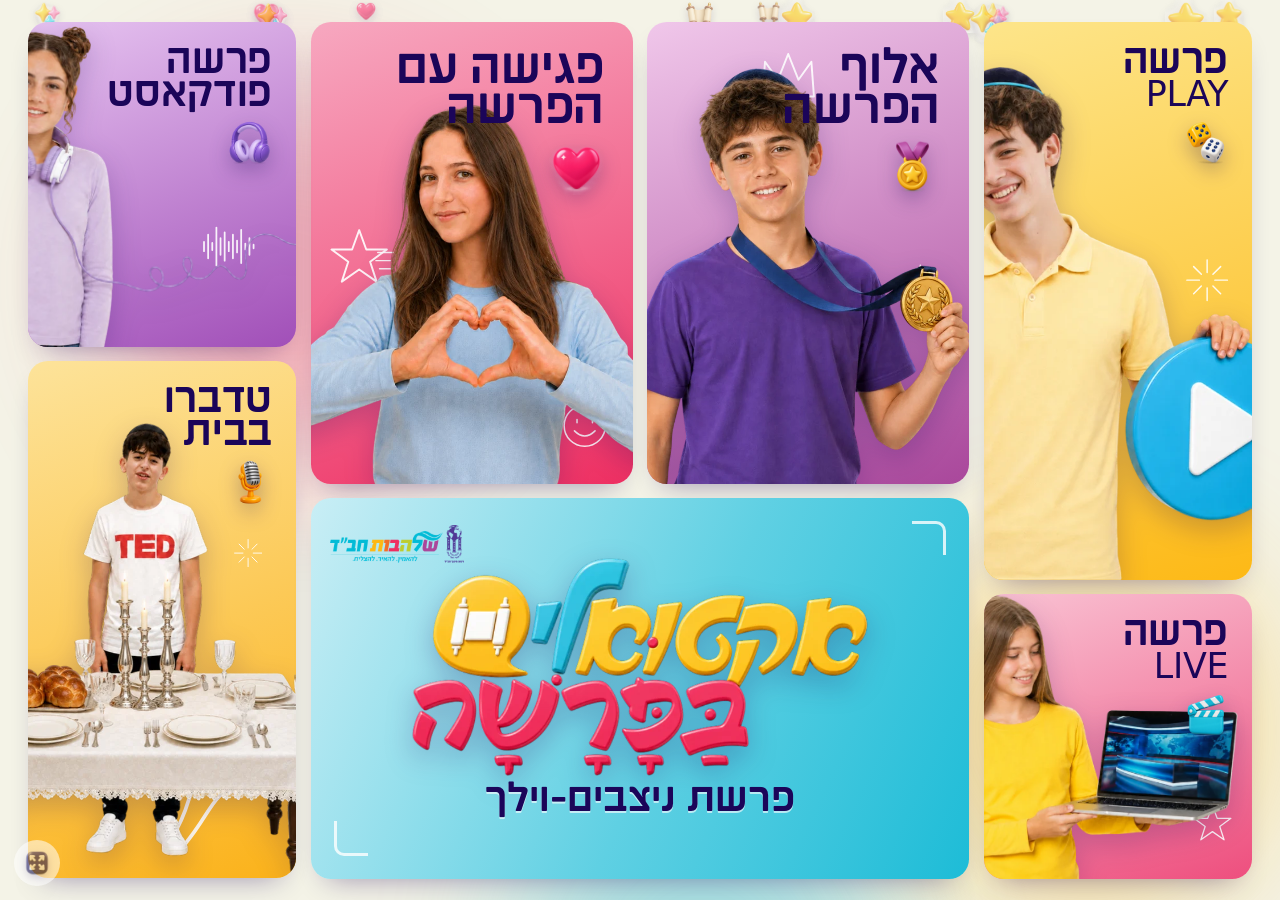
==== commit 84629dc4: "פרשה פודקאסט: כפתור להגדלת רקע האולפן למסך שלם Co-Authored-By: Claude Opus 5.5 <noreply@anthropic.co" ====
--- a/index.html
+++ b/index.html
@@ -9,10 +9,10 @@
 <meta property="og:image" content="assets/m/hub.webp">
 <link rel="icon" href="assets/img/logo.webp">
 <link rel="preload" href="assets/fonts/FbMatritsa-Medium.otf" as="font" type="font/otf" crossorigin>
-<link rel="stylesheet" href="assets/style.css?v=202610211308">
+<link rel="stylesheet" href="assets/style.css?v=202610211352">
 </head>
 <body>
-<script src="assets/data.js?v=202610211308"></script>
-<script src="assets/app.js?v=202610211308"></script>
+<script src="assets/data.js?v=202610211352"></script>
+<script src="assets/app.js?v=202610211352"></script>
 </body>
 </html>
--- a/assets/style.css
+++ b/assets/style.css
@@ -428,10 +428,25 @@
   box-shadow: var(--shadow); container-type: size; display: grid; place-items: center;
 }
 .studio-in {
-  position: relative; flex: none; width: max(100cqw, 150cqh); height: max(100cqh, 66.667cqw);
+  position: absolute; left: 50%; top: 50%; transform: translate(-50%, -50%); width: max(100cqw, 150cqh); height: max(100cqh, 66.667cqw);
   background: center / 100% 100% no-repeat; container-type: size;
 }
-.studio:fullscreen { border-radius: 0; }
+.studio { cursor: zoom-in; }
+.studio:fullscreen, .studio.max { border-radius: 0; cursor: zoom-out; }
+body.studio-max { overflow: hidden; }
+body.studio-max .side-nav, body.studio-max .tp-head, body.studio-max .bg-deco, body.studio-max .blob { visibility: hidden; }
+.studio.max { position: fixed; inset: 0; z-index: 150; height: 100%; width: 100%; aspect-ratio: auto; }
+.studio-fs {
+  position: absolute; bottom: 14px; left: 14px; z-index: 3; display: flex; align-items: center; gap: 8px;
+  border: 0; border-radius: 999px; padding: 8px 18px 8px 10px; font: inherit; font-size: clamp(14px, 2vh, 18px); font-weight: 500;
+  background: rgba(255, 255, 255, .92); color: var(--navy); box-shadow: 0 8px 20px -8px rgba(0, 0, 0, .5); cursor: pointer;
+  transition: transform .2s, opacity .3s;
+}
+.studio-fs .ic { width: 1.8em; height: 1.8em; }
+.studio-fs:hover { transform: scale(1.08); }
+.studio:fullscreen .studio-fs, .studio.max .studio-fs { opacity: 0; }
+.studio:fullscreen:hover .studio-fs, .studio.max:hover .studio-fs { opacity: .85; }
+@media (hover: none) { .studio.max .studio-fs { opacity: .85; } }
 .onair {
   position: absolute; top: 5%; right: 26%; display: flex; align-items: center; gap: .5em;
   padding: .3em .9em; border-radius: .5em; font-size: 2.6cqw; font-weight: 700; color: #fff; letter-spacing: 1px;
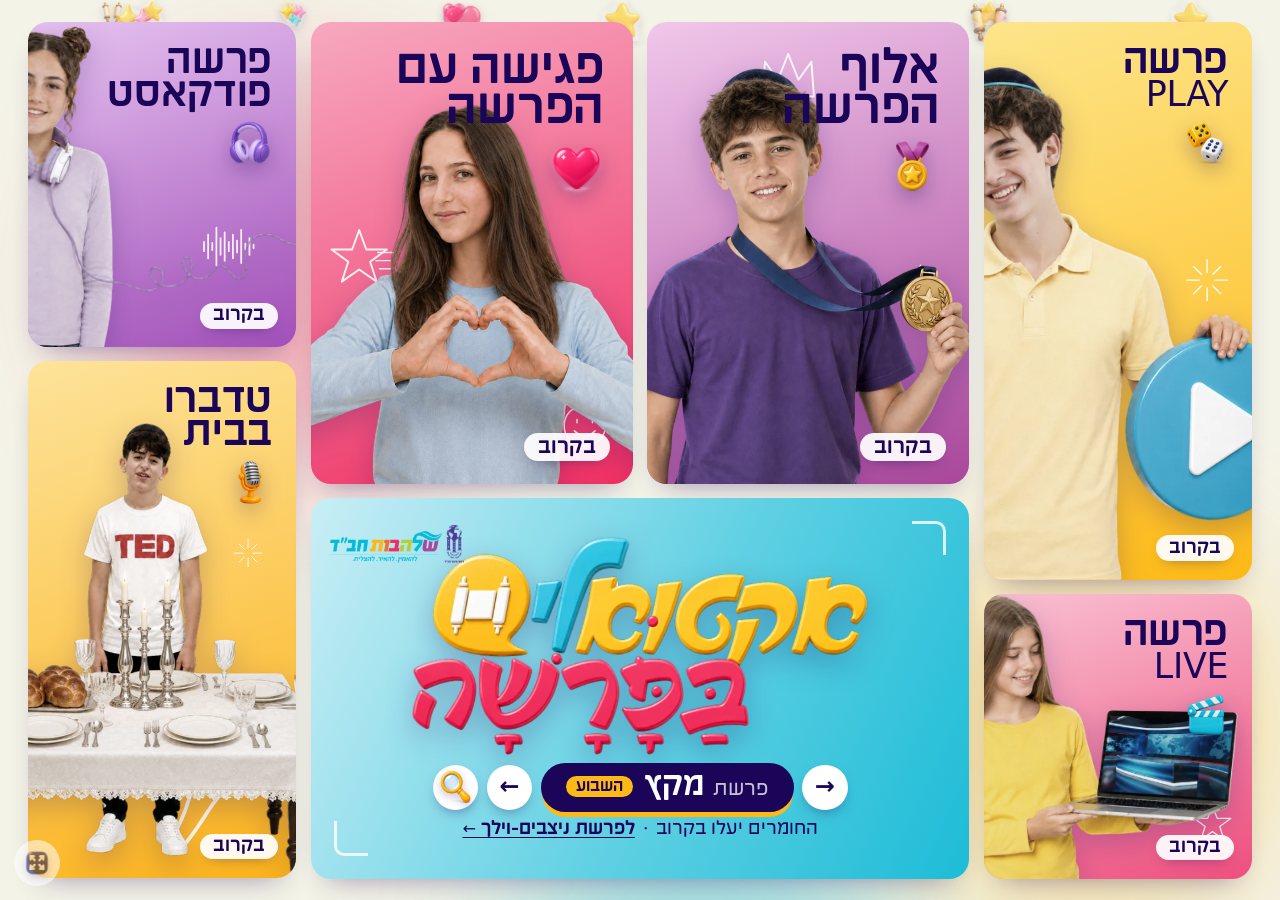
==== commit 482e4fe0: "מעבר בין פרשות: פרשת השבוע מתחלפת לבד ביום ראשון, חיצים, חיפוש ותפריט כל הפרשות; חומרים בתיקייה לכל " ====
--- a/index.html
+++ b/index.html
@@ -6,13 +6,14 @@
 <title>אקטואלי בפרשה</title>
 <meta name="description" content="אקטואלי בפרשה — חומרי פרשת השבוע של שלהבות חב&quot;ד: הצגה בכיתה והורדה להדפסה">
 <meta property="og:title" content="אקטואלי בפרשה">
-<meta property="og:image" content="assets/m/hub.webp">
+<meta property="og:image" content="assets/img/hub.webp">
 <link rel="icon" href="assets/img/logo.webp">
 <link rel="preload" href="assets/fonts/FbMatritsa-Medium.otf" as="font" type="font/otf" crossorigin>
-<link rel="stylesheet" href="assets/style.css?v=202610211352">
+<link rel="stylesheet" href="assets/style.css?v=202610220819">
 </head>
 <body>
-<script src="assets/data.js?v=202610211352"></script>
-<script src="assets/app.js?v=202610211352"></script>
+<script src="assets/parashot.js?v=202610220819"></script>
+<script src="assets/data.js?v=202610220819"></script>
+<script src="assets/app.js?v=202610220819"></script>
 </body>
 </html>
--- a/assets/style.css
+++ b/assets/style.css
@@ -197,10 +197,78 @@
 }
 @keyframes logoIn { from { transform: scale(.2) rotate(-14deg); opacity: 0; } }
 @keyframes bob { 50% { transform: translateY(-4%) rotate(-1.2deg) scale(1.02); } }
-.t-logo .parasha {
-  font-size: clamp(18px, 9cqmin, 44px); font-weight: 500; color: var(--navy); line-height: 1;
-  text-shadow: 0 2px 0 rgba(255, 255, 255, .6); animation: pop .7s 1.1s cubic-bezier(.2, 1.8, .4, 1) both;
-}
+/* מעבר בין פרשות: חץ, שם הפרשה, חץ, חיפוש */
+.pbar { display: inline-flex; align-items: center; gap: .3em; font-size: var(--pb, 18px); position: relative; z-index: 4; }
+.t-logo .pbar { --pb: clamp(15px, 7.4cqmin, 34px); }
+.pb-nav, .pb-search {
+  flex: none; width: 1.9em; height: 1.9em; border-radius: 50%; display: grid; place-items: center; border: 0; padding: 0;
+  background: #fff; color: var(--navy); font: inherit; font-size: .85em; font-weight: 700; line-height: 1; cursor: pointer;
+  box-shadow: 0 .25em .6em -.25em rgba(27, 5, 89, .5); transition: transform .2s, background .2s, color .2s;
+}
+.pb-nav:hover { transform: scale(1.15); background: var(--navy); color: #fff; }
+.pb-nav.off { opacity: .3; cursor: default; box-shadow: none; }
+.pb-nav.off:hover { transform: none; background: #fff; color: var(--navy); }
+.pb-search .ic { width: 1.5em; height: 1.5em; }
+.pb-search:hover { transform: scale(1.15) rotate(-10deg); }
+.pb-name {
+  display: inline-flex; align-items: baseline; gap: .3em; border: 0; border-radius: 999px; padding: .25em .9em .3em;
+  background: var(--navy); color: #fff; font: inherit; font-weight: 500; white-space: nowrap; cursor: pointer;
+  box-shadow: 0 .22em 0 -.04em var(--yellow); transition: transform .2s;
+}
+.pb-name:hover { transform: translateY(-2px); }
+.pb-name small { font-size: .62em; opacity: .75; font-weight: 400; }
+.pb-name em { font-style: normal; font-size: .5em; align-self: center; background: var(--yellow); color: var(--navy); border-radius: 999px; padding: .15em .7em; margin-inline-start: .2em; }
+.t-logo .pbar { animation: pop .7s 1.1s cubic-bezier(.2, 1.8, .4, 1) both; }
+.soon-note { margin: 0; font-size: clamp(12px, 4.2cqmin, 18px); color: var(--navy); position: relative; z-index: 4; }
+.soon-link { font-weight: 500; text-decoration: underline; text-underline-offset: 3px; }
+.tile.soon .char { filter: grayscale(.35) drop-shadow(0 10px 14px rgba(27, 5, 89, .22)); }
+.soon-tag {
+  position: absolute; z-index: 4; bottom: 7cqmin; right: 7cqmin; background: rgba(255, 255, 255, .92); color: var(--navy);
+  border-radius: 999px; padding: .2em .8em; font-size: clamp(12px, 6cqmin, 18px); font-weight: 500; box-shadow: 0 6px 14px -8px rgba(27, 5, 89, .5);
+}
+
+/* תפריט כל הפרשות */
+.pmenu {
+  position: fixed; inset: 0; z-index: 300; background: rgba(27, 5, 89, .45); backdrop-filter: blur(6px);
+  display: grid; place-items: center; padding: 16px; animation: fadeIn .25s;
+}
+.pmenu[hidden] { display: none; }
+.pm-box {
+  width: min(560px, 100%); max-height: min(86vh, 760px); display: flex; flex-direction: column; background: var(--cream);
+  border-radius: 28px; box-shadow: 0 30px 80px -20px rgba(27, 5, 89, .6); overflow: hidden; animation: pmIn .45s cubic-bezier(.2, 1.4, .4, 1);
+}
+@keyframes pmIn { from { transform: translateY(40px) scale(.95); opacity: 0; } }
+.pm-head { display: flex; align-items: center; gap: 10px; padding: 14px 16px; background: #fff; box-shadow: 0 6px 16px -12px rgba(27, 5, 89, .5); }
+.pm-head .ic { width: 34px; height: 34px; }
+.pm-head input {
+  flex: 1; min-width: 0; border: 2px solid #e6dcf7; border-radius: 999px; padding: 10px 16px; font: inherit; font-size: 18px; color: var(--navy);
+  background: var(--cream); outline: none;
+}
+.pm-head input:focus { border-color: var(--navy); }
+.pm-close { flex: none; width: 42px; height: 42px; border-radius: 50%; border: 0; background: var(--cream); color: var(--navy); font-size: 18px; font-weight: 700; cursor: pointer; }
+.pm-list { list-style: none; margin: 0; padding: 8px 14px 14px; overflow-y: auto; }
+.pm-book { position: sticky; top: 0; z-index: 1; margin: 6px -14px 4px; padding: 8px 18px 6px; background: var(--cream); font-size: 15px; font-weight: 700; color: var(--purple); }
+.pm-item {
+  display: flex; align-items: center; gap: 10px; padding: 10px 14px; border-radius: 14px; font-size: 19px; color: var(--navy);
+  transition: background .15s, transform .15s;
+}
+.pm-item:hover { background: #fff; transform: translateX(-4px); }
+.pm-item.sel { background: var(--navy); color: #fff; }
+.pm-name { font-weight: 500; }
+.pm-item em { font-style: normal; font-size: 13px; background: var(--yellow); color: var(--navy); border-radius: 999px; padding: 2px 10px; }
+.pm-has { width: 10px; height: 10px; border-radius: 50%; background: #22c55e; display: inline-block; box-shadow: 0 0 0 3px rgba(34, 197, 94, .2); }
+.pm-date { margin-inline-start: auto; font-size: 14px; opacity: .6; }
+.pm-empty { margin: 0; padding: 20px; text-align: center; opacity: .7; }
+.pm-legend { margin: 0; padding: 8px 18px 12px; font-size: 13px; opacity: .7; display: flex; align-items: center; gap: 8px; border-top: 1px solid #e6dcf7; }
+
+/* דף נושא בלי חומרים */
+.soon-box {
+  height: 100%; display: flex; flex-direction: column; align-items: center; justify-content: center; gap: 14px; text-align: center;
+  background: #fff; border-radius: clamp(18px, 2.6vmin, 32px); box-shadow: var(--shadow); padding: 24px;
+}
+.soon-box .soon-ic { width: clamp(80px, 16vh, 160px); height: auto; animation: iconFloat 4s ease-in-out infinite; }
+.soon-box h2 { margin: 0; font-weight: 500; font-size: clamp(22px, 4vh, 40px); max-width: 22em; }
+.soon-box .soon-link { font-size: clamp(16px, 2.4vh, 22px); color: var(--navy); }
 @keyframes pop { from { transform: scale(0); opacity: 0; } }
 .t-logo .corner { position: absolute; width: 9cqmin; height: 9cqmin; border: 3px solid #fff; opacity: .8; z-index: 1; }
 .t-logo .corner.a { top: 6cqmin; right: 6cqmin; border-width: 3px 3px 0 0; border-radius: 0 10px 0 0; }
@@ -264,6 +332,7 @@
 @keyframes slideDown { from { transform: translateY(-50px); opacity: 0; } }
 .tp-head .doodle { z-index: 0; }
 .tp-info { position: relative; z-index: 1; min-width: 0; }
+.tp-head .pbar { --pb: clamp(14px, 2.3vh, 20px); }
 .tp-head .eyebrow {
   display: inline-flex; align-items: center; gap: 6px; background: #fff; border-radius: 999px; padding: 3px 14px 3px 8px; white-space: nowrap;
   font-size: clamp(13px, 1.8vh, 16px); font-weight: 500;
@@ -513,7 +582,7 @@
   body.home, body.topic { height: auto; overflow: visible; }
   .bento { position: relative; inset: auto; padding: 14px; grid-template-columns: 1fr 1fr; grid-template-rows: none; grid-auto-rows: 210px; }
   .bento .tile { grid-column: auto; grid-row: auto; }
-  .bento .t-logo { grid-column: 1 / -1; order: -1; height: 200px; }
+  .bento .t-logo { grid-column: 1 / -1; order: -1; height: 240px; }
 
   .tp { position: relative; inset: auto; padding: 0 12px 24px; display: block; }
   .side-nav {
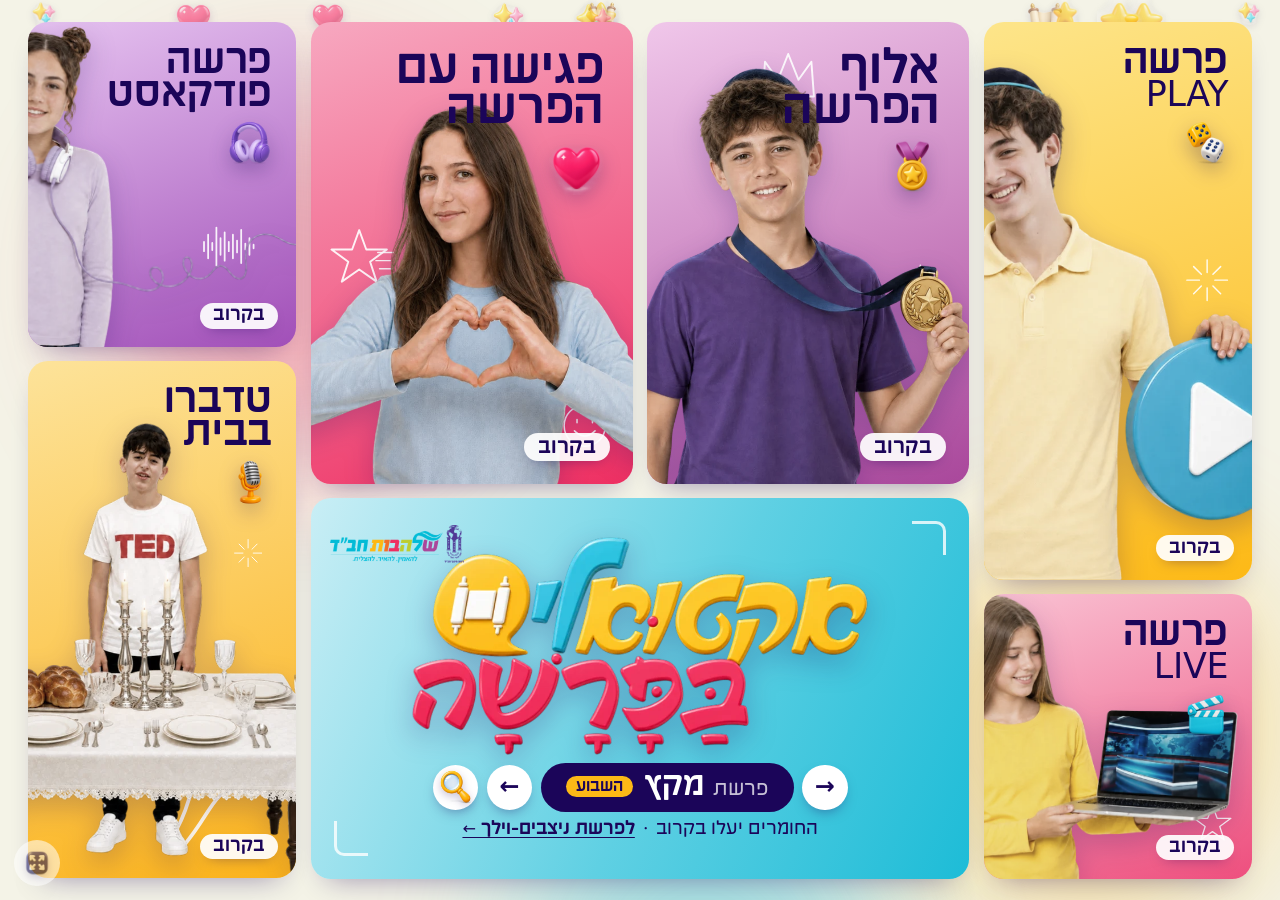
==== commit dde912d8: "הסרת הצל הצהוב מכפתור שם הפרשה Co-Authored-By: Claude Opus 5.5 <noreply@anthropic.com>" ====
--- a/index.html
+++ b/index.html
@@ -9,11 +9,11 @@
 <meta property="og:image" content="assets/img/hub.webp">
 <link rel="icon" href="assets/img/logo.webp">
 <link rel="preload" href="assets/fonts/FbMatritsa-Medium.otf" as="font" type="font/otf" crossorigin>
-<link rel="stylesheet" href="assets/style.css?v=202610220819">
+<link rel="stylesheet" href="assets/style.css?v=202610220826">
 </head>
 <body>
-<script src="assets/parashot.js?v=202610220819"></script>
-<script src="assets/data.js?v=202610220819"></script>
-<script src="assets/app.js?v=202610220819"></script>
+<script src="assets/parashot.js?v=202610220826"></script>
+<script src="assets/data.js?v=202610220826"></script>
+<script src="assets/app.js?v=202610220826"></script>
 </body>
 </html>
--- a/assets/style.css
+++ b/assets/style.css
@@ -213,7 +213,7 @@
 .pb-name {
   display: inline-flex; align-items: baseline; gap: .3em; border: 0; border-radius: 999px; padding: .25em .9em .3em;
   background: var(--navy); color: #fff; font: inherit; font-weight: 500; white-space: nowrap; cursor: pointer;
-  box-shadow: 0 .22em 0 -.04em var(--yellow); transition: transform .2s;
+  transition: transform .2s;
 }
 .pb-name:hover { transform: translateY(-2px); }
 .pb-name small { font-size: .62em; opacity: .75; font-weight: 400; }
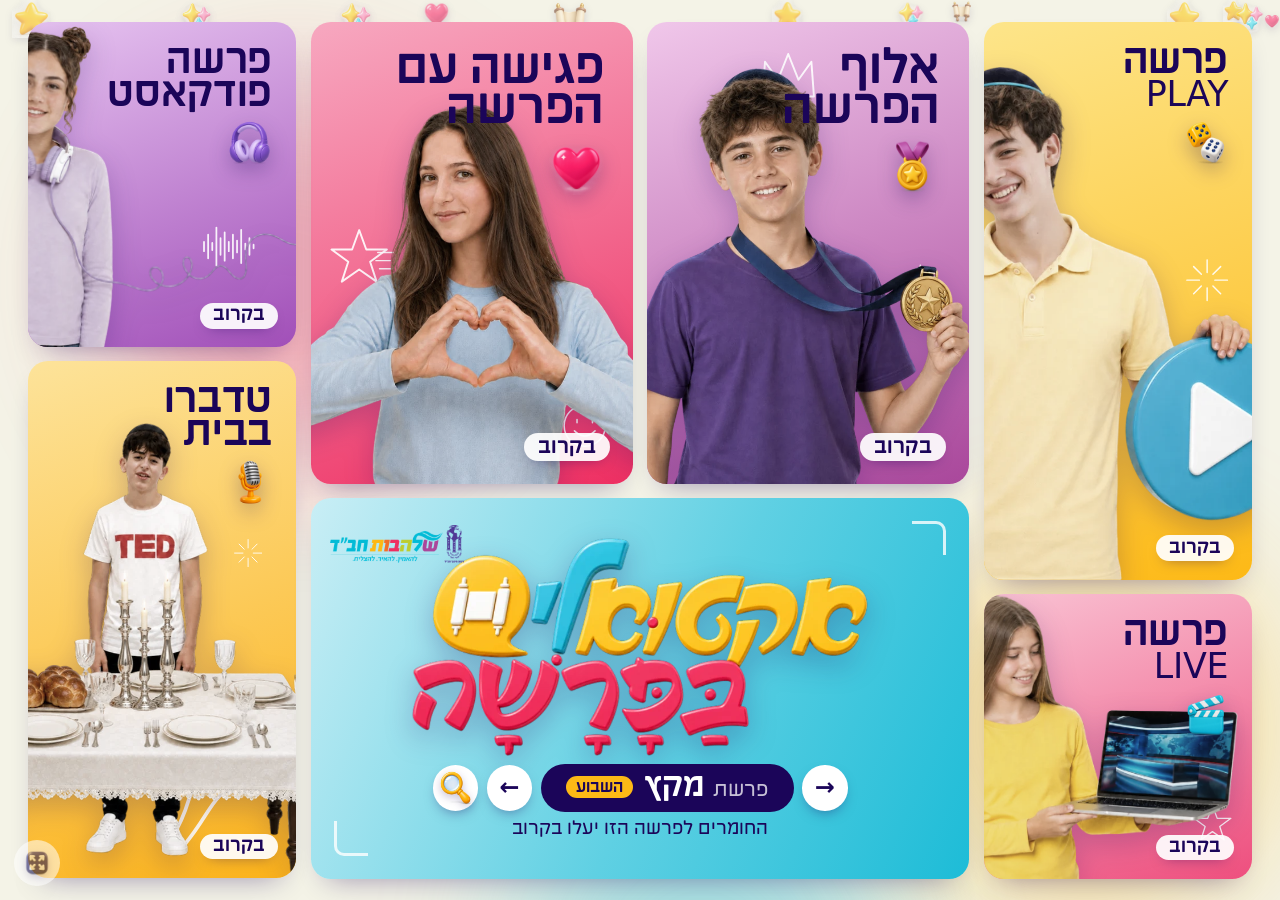
==== commit 47406dfa: "חומרים בקובץ materials.json לכל פרשה, טעינה טרייה של העיצוב והקוד, הוראות לצ'אט, והסרת הקישור לניצבי" ====
--- a/index.html
+++ b/index.html
@@ -9,11 +9,16 @@
 <meta property="og:image" content="assets/img/hub.webp">
 <link rel="icon" href="assets/img/logo.webp">
 <link rel="preload" href="assets/fonts/FbMatritsa-Medium.otf" as="font" type="font/otf" crossorigin>
-<link rel="stylesheet" href="assets/style.css?v=202610220826">
+<script>
+  /* העיצוב והקוד נטענים עם מספר שמשתנה כל דקה — כך עדכון באתר מופיע מיד, גם אם הדף עצמו שמור בדפדפן */
+  document.write('<link rel="stylesheet" href="assets/style.css?v=' + Math.floor(Date.now() / 60000) + '">');
+</script>
 </head>
 <body>
-<script src="assets/parashot.js?v=202610220826"></script>
-<script src="assets/data.js?v=202610220826"></script>
-<script src="assets/app.js?v=202610220826"></script>
+<script>
+  ["parashot", "data", "app"].forEach(function (f) {
+    document.write('<script src="assets/' + f + '.js?v=' + Math.floor(Date.now() / 60000) + '"><\/script>');
+  });
+</script>
 </body>
 </html>
--- a/assets/style.css
+++ b/assets/style.css
@@ -220,7 +220,6 @@
 .pb-name em { font-style: normal; font-size: .5em; align-self: center; background: var(--yellow); color: var(--navy); border-radius: 999px; padding: .15em .7em; margin-inline-start: .2em; }
 .t-logo .pbar { animation: pop .7s 1.1s cubic-bezier(.2, 1.8, .4, 1) both; }
 .soon-note { margin: 0; font-size: clamp(12px, 4.2cqmin, 18px); color: var(--navy); position: relative; z-index: 4; }
-.soon-link { font-weight: 500; text-decoration: underline; text-underline-offset: 3px; }
 .tile.soon .char { filter: grayscale(.35) drop-shadow(0 10px 14px rgba(27, 5, 89, .22)); }
 .soon-tag {
   position: absolute; z-index: 4; bottom: 7cqmin; right: 7cqmin; background: rgba(255, 255, 255, .92); color: var(--navy);
@@ -268,7 +267,6 @@
 }
 .soon-box .soon-ic { width: clamp(80px, 16vh, 160px); height: auto; animation: iconFloat 4s ease-in-out infinite; }
 .soon-box h2 { margin: 0; font-weight: 500; font-size: clamp(22px, 4vh, 40px); max-width: 22em; }
-.soon-box .soon-link { font-size: clamp(16px, 2.4vh, 22px); color: var(--navy); }
 @keyframes pop { from { transform: scale(0); opacity: 0; } }
 .t-logo .corner { position: absolute; width: 9cqmin; height: 9cqmin; border: 3px solid #fff; opacity: .8; z-index: 1; }
 .t-logo .corner.a { top: 6cqmin; right: 6cqmin; border-width: 3px 3px 0 0; border-radius: 0 10px 0 0; }
